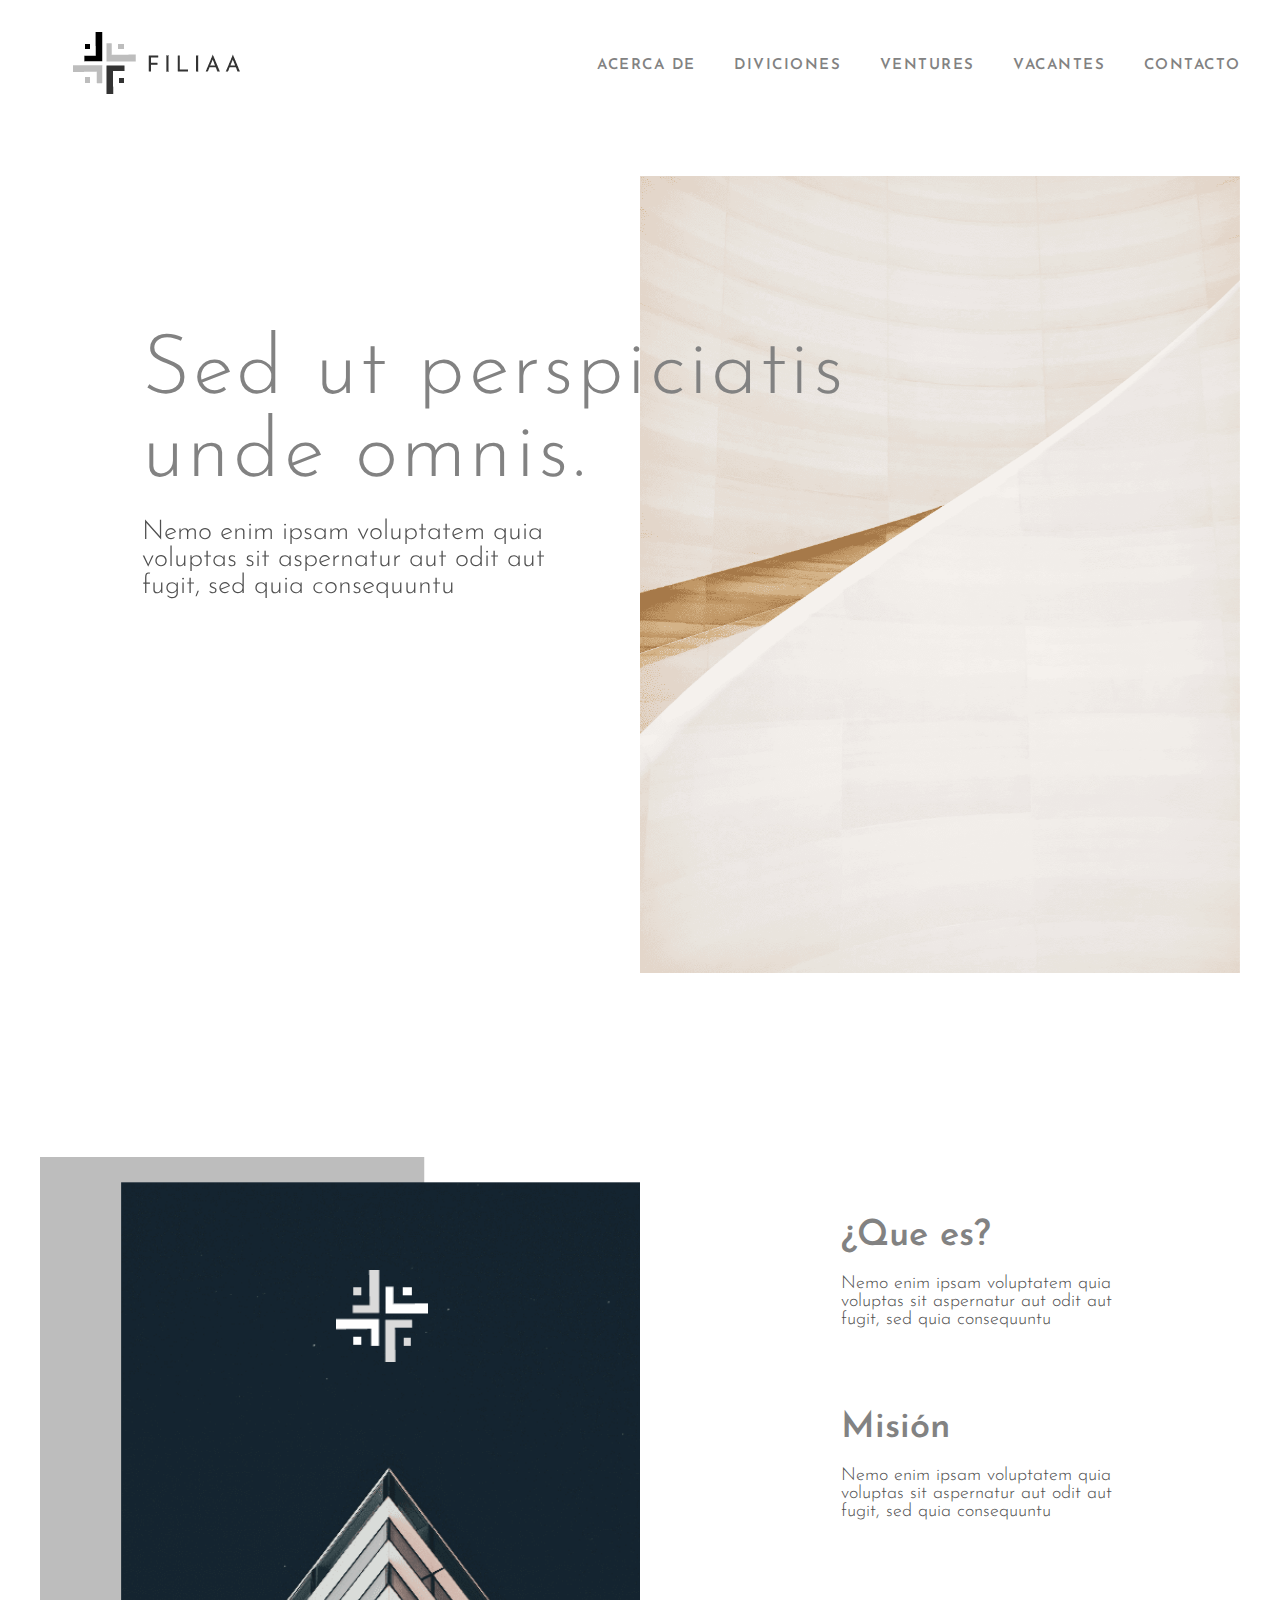
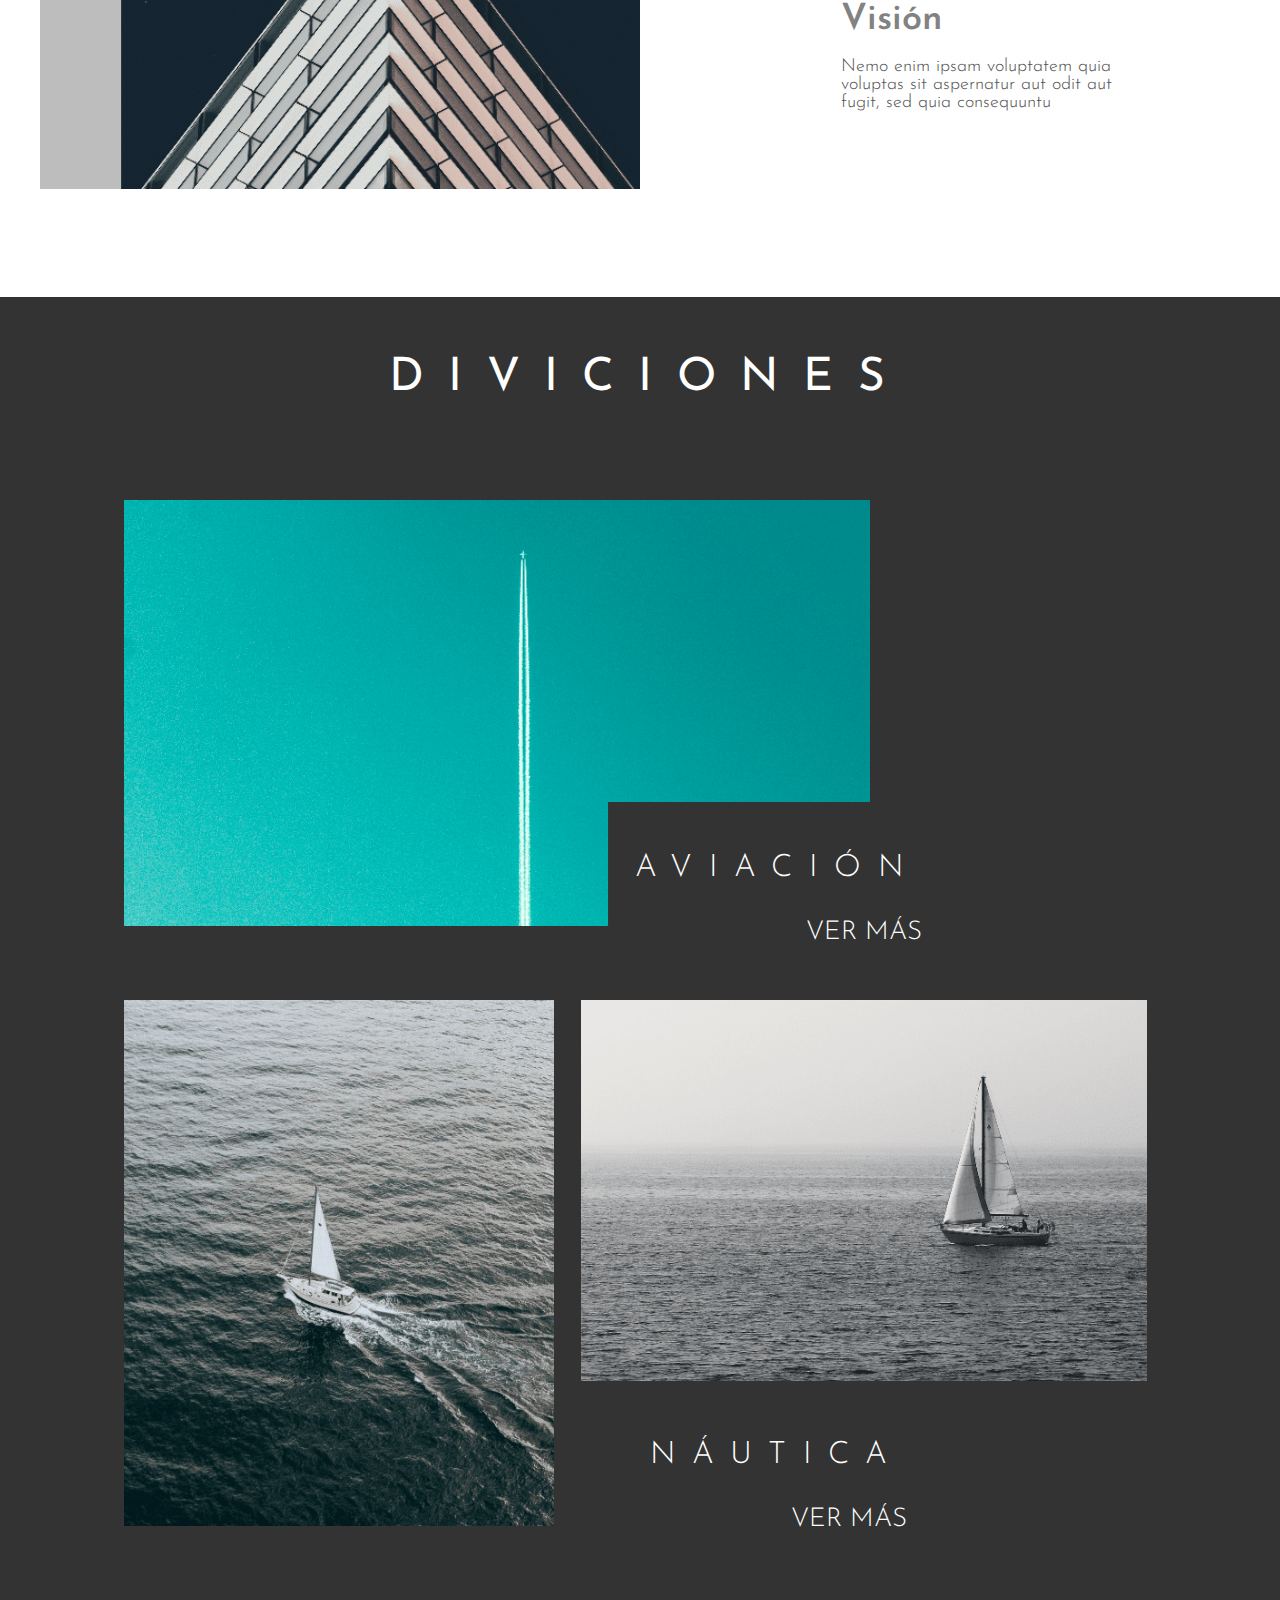
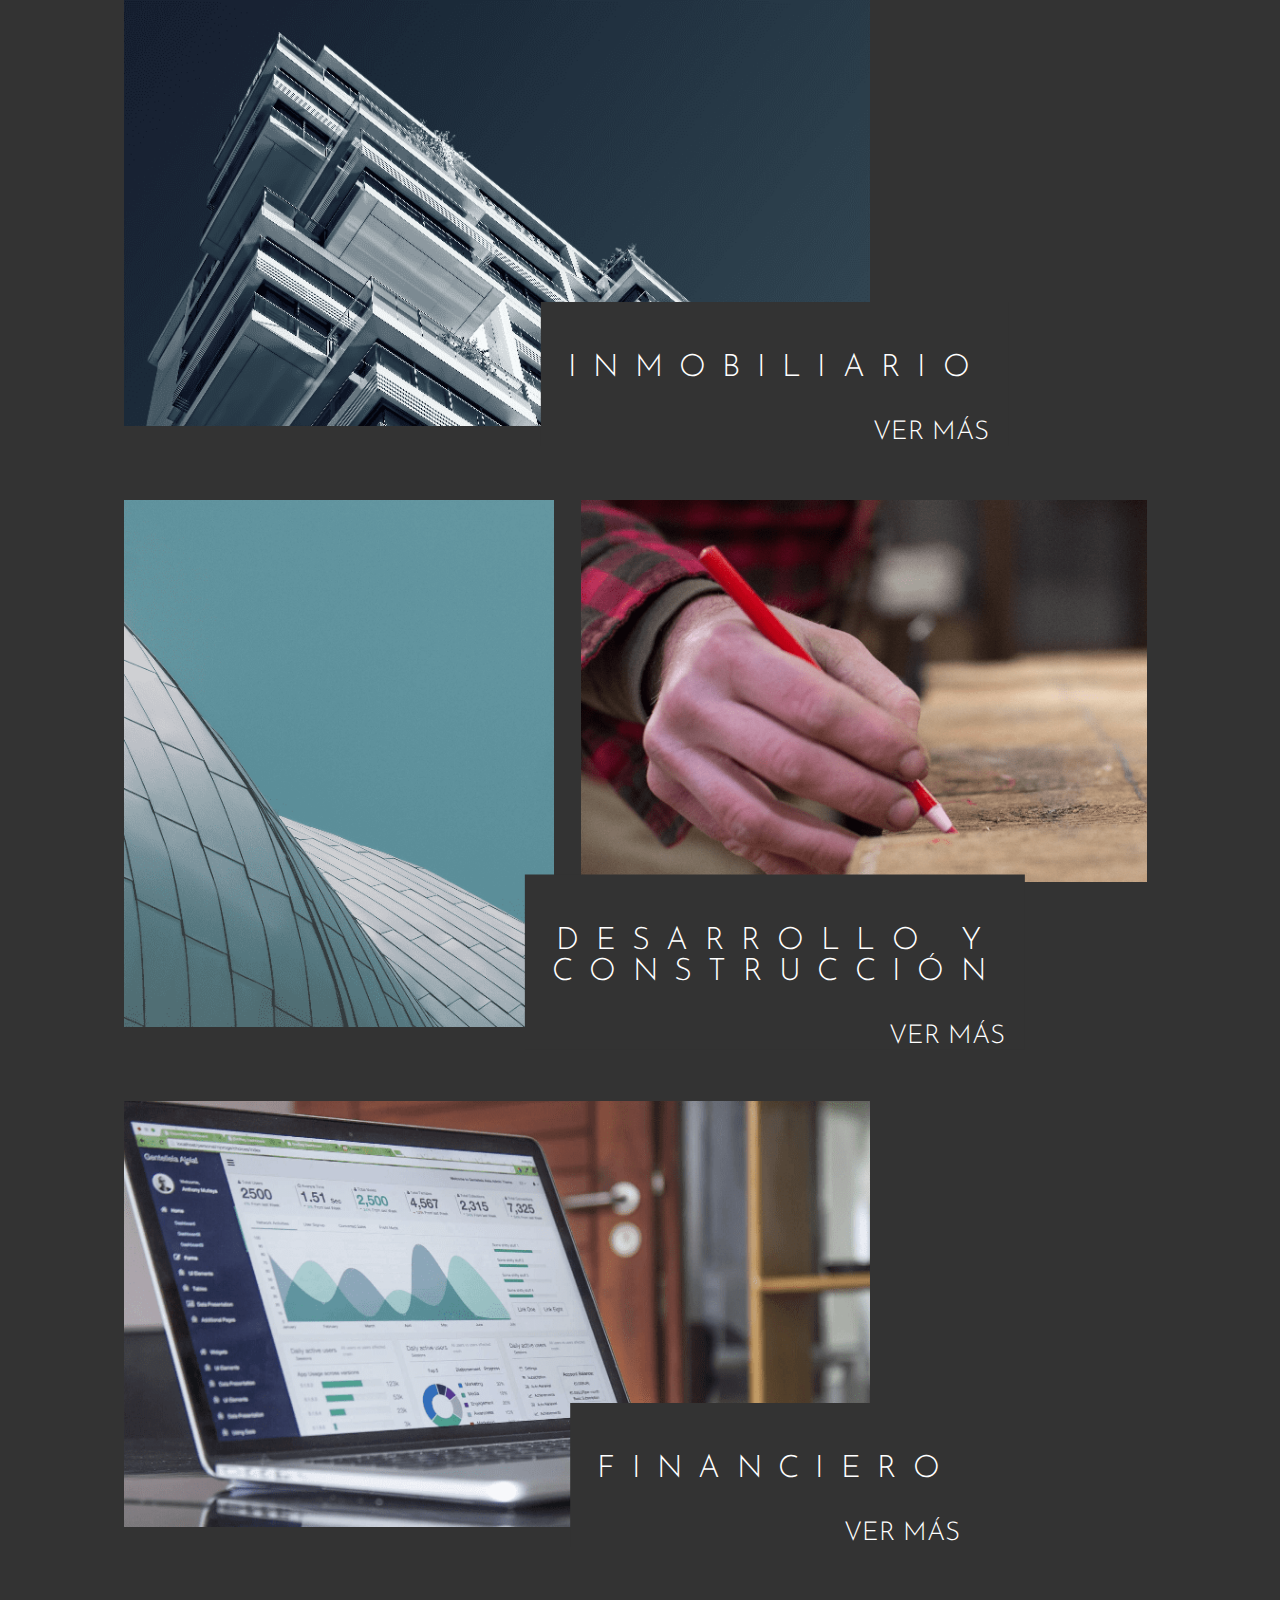
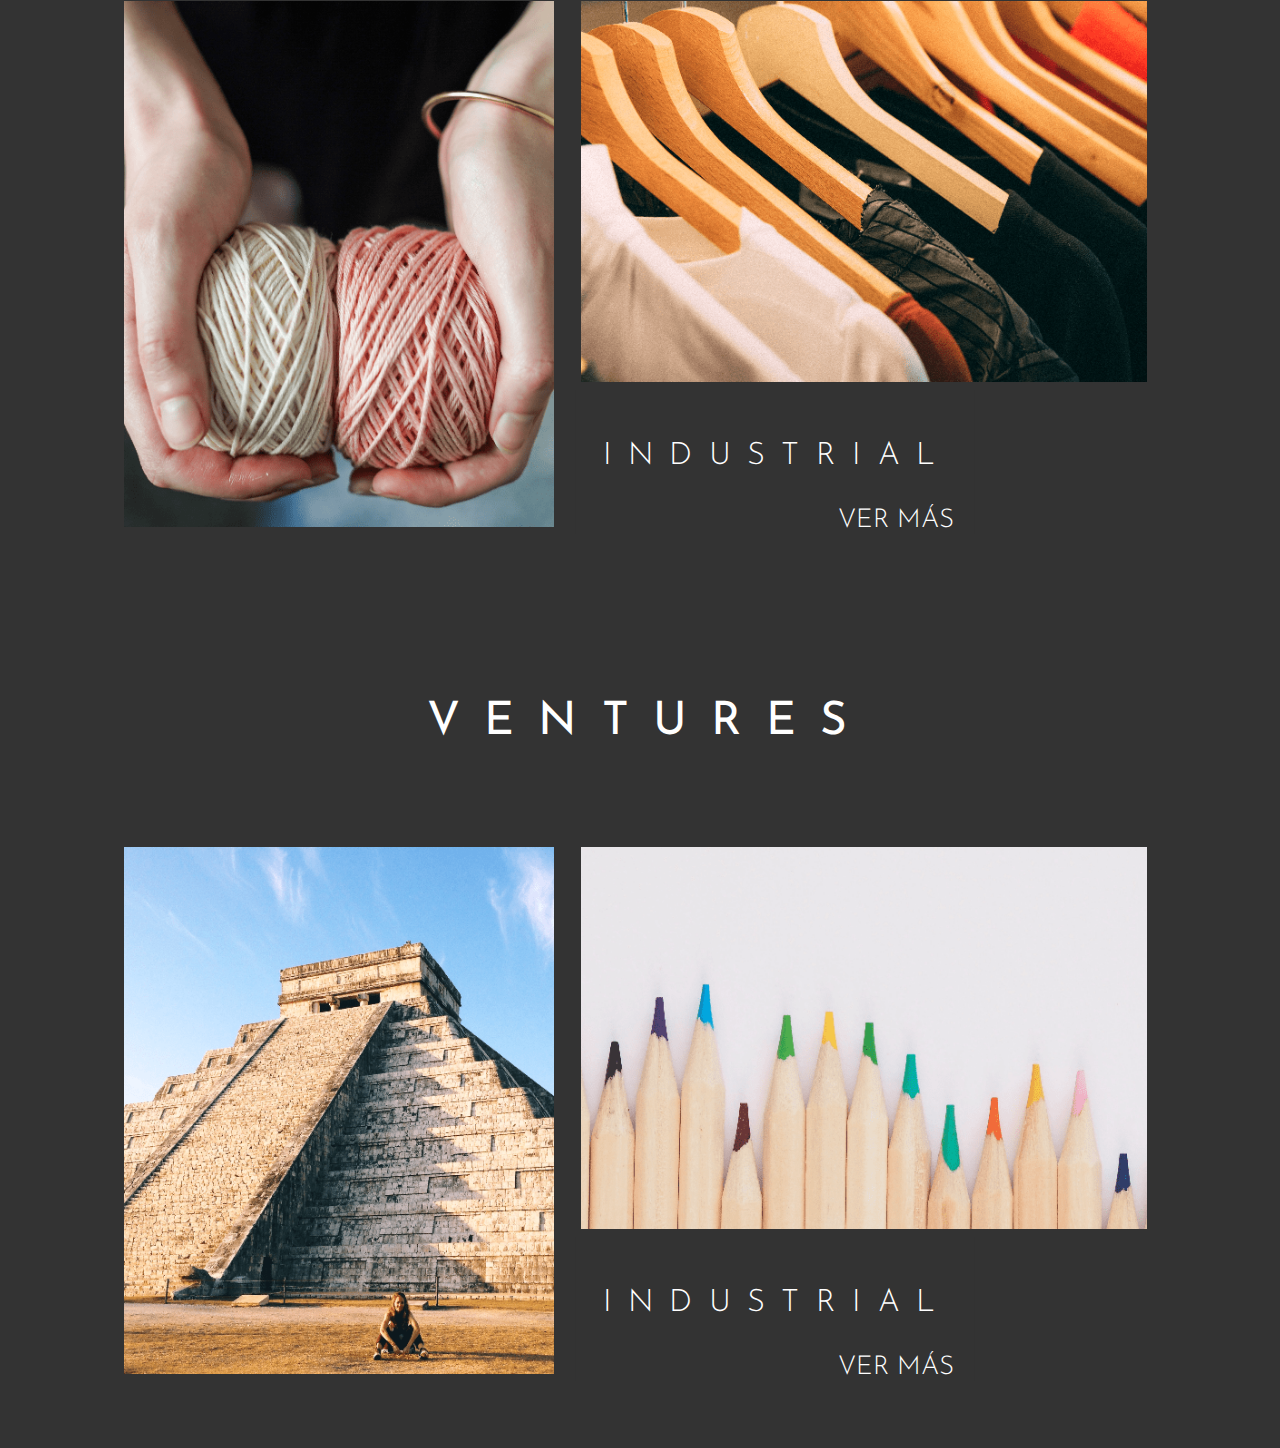
==== index.html @ 714ac46e "back" ====
<!DOCTYPE html>
<html>
	<head>
		<title>Filia</title>
		<meta charset="utf-8">
		<link rel="stylesheet" type="text/css" href="assets/css/style.css">
		<link rel="stylesheet" type="text/css" href="assets/slick/slick.css">
		<link rel="preconnect" href="https://fonts.gstatic.com">
		<link href="https://fonts.googleapis.com/css2?family=Josefin+Sans:wght@300;400;600&display=swap" rel="stylesheet">
		<link rel="stylesheet" type="text/css" href="assets/slick/slick-theme.css">
	</head>
	<body>
		<header>
			<div class="container flex">
				<figure>
					<img src="assets/img/logo.png">
				</figure>
				<nav>
					<a href="index.html"> ACERCA DE </a>
					<a href="#"> DIVICIONES </a>
					<a href="#"> VENTURES </a>
					<a href="vacantes.html"> VACANTES </a>
					<a href="contacto.html"> CONTACTO </a>
				</nav>
			</div>
		</header>
		<section class="slide-info">
			<div class="container flex">
				<div class="title-slider">
					<h1>Sed ut perspiciatis unde omnis.</h1>
					<p>Nemo enim ipsam voluptatem quia voluptas sit aspernatur aut odit aut fugit, sed quia consequuntu</p>
				</div>
				<div class="slide">
					<figure>
						<img src="assets/img/xavier-teo-qK8Gjuds14k-unsplash.png">
					</figure>
					<figure>
						<img src="assets/img/xavier-teo-qK8Gjuds14k-unsplash.png">
					</figure>
					<figure>
						<img src="assets/img/group_9.png">
					</figure>
				</div>
			</div>
		</section>
		<section class="info-page">
			<div class="container flex">
				<div class="image-piram">
					<figure>
						<img src="assets/img/group_1.png">
					</figure>
					<figure class="img_flegs">
						<img src="assets/img/group.png">
					</figure>
				</div>
				<div class="info-about">
					<h3>¿Que es?</h3>
					<p>Nemo enim ipsam voluptatem quia voluptas sit aspernatur aut odit aut fugit, sed quia consequuntu</p>

					<h3>Misión</h3>
					<p>Nemo enim ipsam voluptatem quia voluptas sit aspernatur aut odit aut fugit, sed quia consequuntu</p>

					<h3>Visión</h3>
					<p>Nemo enim ipsam voluptatem quia voluptas sit aspernatur aut odit aut fugit, sed quia consequuntu</p>
				</div>
			</div>
		</section>
		<section class="section-diviciones">
			<div class="container">
				<h2>DIVICIONES</h2>
				<div class="container-diviciones">
					<figure>
						<img src="assets/img/group_4.png">
					</figure>
					<div class="cont-vermas">
						<h3>AVIACIÓN</h3>
						<a href="#">VER MÁS</a>
					</div>
				</div>

				 <div class="container-diviciones-two">
					<figure>
						<img src="assets/img/group_6.png">
					</figure>
					<figure>
						<img src="assets/img/grupo_7.png">
					</figure>
					<div class="cont-vermas">
						<h3>NÁUTICA</h3>
						<a href="#">VER MÁS</a>
					</div>
				</div>

				<div class="container-diviciones">
					<figure>
						<img src="assets/img/group_8.png">
					</figure>
					<div class="cont-vermas">
						<h3>INMOBILIARIO</h3>
						<a href="#">VER MÁS</a>
					</div>
				</div>

				<div class="container-diviciones-two">
					<figure>
						<img src="assets/img/group_9.png">
					</figure>
					<figure>
						<img src="assets/img/group_10.png">
					</figure>
					<div class="cont-vermas">
						<h3>DESARROLLO Y CONSTRUCCIÓN</h3>
						<a href="#">VER MÁS</a>
					</div>
				</div>

				<div class="container-diviciones">
					<figure>
						<img src="assets/img/group_11.png">
					</figure>
					<div class="cont-vermas">
						<h3>FINANCIERO</h3>
						<a href="#">VER MÁS</a>
					</div>
				</div>


				<div class="container-diviciones-two">
					<figure>
						<img src="assets/img/group_12.png">
					</figure>
					<figure>
						<img src="assets/img/group_13.png">
					</figure>
					<div class="cont-vermas">
						<h3>INDUSTRIAL</h3>
						<a href="#">VER MÁS</a>
					</div>
				</div>

				<h2 class="title-ventures"> VENTURES </h2>

				<div class="container-diviciones-two">
					<figure>
						<img src="assets/img/group_14.png">
					</figure>
					<figure>
						<img src="assets/img/group_15.png">
					</figure>
					<div class="cont-vermas">
						<h3>INDUSTRIAL</h3>
						<a href="#">VER MÁS</a>
					</div>
				</div>
			</div>
		</section>

		<script type="text/javascript" src="assets/js/jquery-3.5.1.min.js"></script>
		<script type="text/javascript" src="assets/slick/slick.js"></script>
		<script type="text/javascript" src="assets/js/main.js"></script>
	</body>
</html>
---- assets/css/style.css ----
/*@import url('https://fonts.googleapis.com/css2?family=Josefin+Sans:wght@300&display=swap');
@import url('https://fonts.googleapis.com/css2?family=Josefin+Sans:wght@300;400&display=swap');
@import url('https://fonts.googleapis.com/css2?family=Josefin+Sans:wght@300;400;600&display=swap');*/

* {
	margin: 0;
	padding: 0;
	box-sizing: border-box;
}

html {
	font-family: 'Josefin Sans';
	text-rendering: optimizeLegibility;
}

h1,h2,h3,h4{
	-webkit-font-smoothing: antialiased;
    -moz-osx-font-smoothing: grayscale;
}

p, a {
	-webkit-font-smoothing: antialiased;
    -moz-osx-font-smoothing: grayscale;
}


figure img {
	width: 100%;
	height: auto;
}


.flex {
	display: flex;
}


.container {
	max-width: 1200px;
	margin: auto;
}

header {
	padding-top: 32px;
	padding-left: 65px;
	margin-bottom: 78px;
}

header .flex {
	justify-content: space-between;
    align-items: center;
}

header nav a {
	margin-right: 32px;
	color: #828282;
	/*font-family: "Josefin Sans Semibold";*/
	font-weight: 600;
	font-size: 15px;
	letter-spacing: 1.5px;
	line-height: 15px;
	text-decoration: none;
}


.slide-info {
	margin-bottom: 180px;
}

.slide-info .container {
	justify-content: flex-end;
	position: relative;
}

.slide-info .container .title-slider {
	width: 61%;
	height: auto;
	position: absolute;
	top: 36%;
    left: 39%;
    transform: translate(-50%, -50%);
    z-index: 1;
}


.slide-info .container .title-slider h1 {
	color: #828282;
	/*font-family: "Josefin Sans Light";*/
	font-weight: 300;
	font-size: 83px;
	letter-spacing: 3.2px;
	line-height: 83px;
	margin-bottom: 22px;
}


.slide-info .container .title-slider p {
	color: #4F4F4F;
  	/*font-family: "Josefin Sans";*/
  	font-weight: 300;
  	font-size: 27px;
  	line-height: 27px;
  	padding-right: 270px;
}


.slide-info .container .slide {
	width: 50%;
	height: auto;
}

.info-page {
	margin-bottom: 104px;
}

.info-page .container .image-piram {
	width: 50%;
	position: relative;
}

.info-page .container .image-piram .img_flegs {
	width: 92px;
	height: 92px;
	position: absolute;
	top: 25%;
	left: 57%;
	transform: translate(-50%, -50%);
}

.info-page .container .info-about {
	width: 50%;
    display: flex;
    flex-direction: column;
    align-items: flex-start;
    justify-content: space-around;
    padding-left: 201px;
	padding-top: 60px;
}

.info-page .container .info-about h3 {
	color: #828282;
	  /*font-family: "Josefin Sans SemiBold";*/
	  font-weight: 600;
	  font-size: 36px;
	  line-height: 36px;
	  margin-bottom: 20px;
}

.info-page .container .info-about p {
	color: #4F4F4F;
  	font-weight: 300;
  	font-size: 18px;
  	line-height: 18px;
  	padding-right: 86px;
  	margin-bottom: 80px;
}


.section-diviciones {
	background-color: #333;
}

.section-diviciones .container {
	background-color: #333;
	padding-left: 84px;
    padding-right: 66px;
    padding-top: 62px;
    overflow: hidden;
}

.section-diviciones .container h2 {
	color: #FFF;
	/*font-family: "Josefin Sans SemiBold";*/
	font-weight: 400;
	font-size: 46px;
	letter-spacing: 24.28px;
	line-height: 39px;
	text-align: center;
	margin-bottom: 102px;
}

.section-diviciones .container h2.title-ventures {
	margin-top: 172px;
	margin-bottom: 105px;

}

.section-diviciones .container .container-diviciones {
	position: relative;
	margin-bottom: 70px;
}

.section-diviciones .container .container-diviciones figure {
	width: 71%;
	height: auto;
}

.section-diviciones .container .container-diviciones-two .cont-vermas h3,
.section-diviciones .container .container-diviciones .cont-vermas h3 {
	color: #FFF;
	/*font-family: "Josefin Sans";*/
	font-weight: 300;
	font-size: 31px;
	letter-spacing: 16.36px;
	line-height: 31px;
	text-align: center;
}

.section-diviciones .container .container-diviciones-two .cont-vermas a,
.section-diviciones .container .container-diviciones .cont-vermas a {
	color: #FFF;
	/*font-family: "Josefin Sans";*/
	font-weight: 300;
	font-size: 26px;
	line-height: 26px;
	text-align: center;
	text-decoration: none;
	position: absolute;
	bottom: 0;
	right: 20px;
}

.section-diviciones .container .container-diviciones-two .cont-vermas,
.section-diviciones .container .container-diviciones .cont-vermas {
	background-color: #333;
	position: absolute;
	top: 87%;
	left: 62%;
	transform: translate(-50%, -50%);
	padding: 51px 23px 62px 27px;
}


.section-diviciones .container .container-diviciones-two {
	position: relative;
	display: flex;
	margin-bottom: 70px;
}

.section-diviciones .container .container-diviciones-two figure {
	margin-right: 27px;
}




/* CSS DIVISIONES */



.slide-info-diviciones {
	margin-bottom: 180px;
}

.slide-info-diviciones .container {
	justify-content: flex-end;
	position: relative;
}

.slide-info-diviciones .container .divicion-slider {
	width: 61%;
	height: auto;
	position: absolute;
	top: 50%;
    left: 39%;
    transform: translate(-50%, -50%);
    z-index: 1;
}


.slide-info-diviciones .container .divicion-slider h1 {
	color: #4F4F4F;
	/*font-family: "Josefin Sans";*/
	font-weight: 300;
	font-size: 81px;
	letter-spacing: 42.75px;
	line-height: 81px;
	margin-bottom: 50px;
}


.slide-info-diviciones .container .divicion-slider p {
	color: #4F4F4F;
  	/*font-family: "Josefin Sans";*/
  	font-weight: 300;
  	font-size: 27px;
  	line-height: 27px;
  	padding-right: 270px;
}


.slide-info-diviciones .container .slide {
	width: 50%;
	height: auto;
}


.background-boats {
	background-image: url('../img/1595342318.png');
	background-repeat: no-repeat;
	background-position: 67% 60%;
	background-size: 116% 172%;
}

.background-tech {
	background-image: url('../img/tech.png');
	background-repeat: no-repeat;
	background-position: 69% 22%;
	background-size: 231% 182%;
}


.background-alpha {
	background-image: url('../img/Alpha-Alfresco-125-.png');
	background-repeat: no-repeat;
	background-position: 43% 46%;
	background-size: 117% 172%;
}


.background-venture {
	background-image: url('../img/venture.png');
	background-repeat: no-repeat;
}

.background-marcas-espejo,
.background-marcas {
	min-height: 494px;
	/*margin-bottom: 200px;*/
	display: flex;
	align-items: center;
	position: relative;
	justify-content: space-around;
}

.background-marcas-espejo::before,
.background-marcas::before {
	content: '';
	position: absolute;
	top: 0;
	left: 0;
	width: 100%;
	height: 100%;
	background: rgba(0,0,0,0.41);
}

.background-marcas-espejo .info-marcas,
.background-marcas-espejo figure,
.background-marcas .info-marcas,
.background-marcas figure {
	z-index: 1;
}


.background-marcas .info-marcas {
	width: 50%;
	padding-left: 132px;
}

.background-marcas-espejo .info-marcas {
	width: 50%;
	padding-left: 35px;
	padding-right: 100px;
}

.background-marcas-espejo .info-marcas .description,
.background-marcas .info-marcas .description {
	color: #FFF;
	/*font-family: "Josefin Sans";*/
	font-weight: 300;
	font-size: 27px;
	line-height: 27px;
	line-height: 27px;
	margin-bottom: 32px;
}

.background-marcas-espejo .info-marcas .vermas-marca,
.background-marcas .info-marcas .vermas-marca {
	color: #FFF;
	/*font-family: "Josefin Sans";*/
	font-weight: 300;
	font-size: 31px;
	letter-spacing: 16.36px;
	line-height: 31px;
	text-decoration: none;
}



/* CSS VACANTES */


.vacantes .container h2 {
	color: #333;
	/*font-family: "Josefin Sans Light";*/
	font-weight: 300;
	font-size: 44px;
	line-height: 44px;
	margin-bottom: 150px;
	display: inline-block;
}

.vacantes .arrow-down {
	width: 50px;
	height: 32px;
	display: inline-block;
	background-image: url('../img/arrow.png');
	background-repeat: no-repeat;
	background-position: center;
	background-size: contain;
}

.container-vacantes {
	display: flex;
	flex-wrap: wrap;
	justify-content: space-between;
}

.vacantes .container-vacantes .box-vacante {
	height: 587px;
	width: 326.15px;
	border-radius: 47px;
	background-color: #FFF;
	box-shadow: -5px 8px 12px 0 rgba(0,0,0,0.22);
	overflow: hidden;
	margin-bottom: 90px;
}

.vacantes .container-vacantes .box-vacante  .background-vacante {
	background-image: url('../img/vacante-lop.png');
	background-repeat: no-repeat;
	background-position: center;
	background-size: cover;
	height: 235px;
}

.vacantes .container-vacantes .box-vacante .info-vacante {
	padding-top: 67px;
	padding-left: 50px;
	padding-right: 50px;
}

.vacantes .container-vacantes .box-vacante .info-vacante h3 {
	color: #666;
	font-family: Montserrat;
	font-size: 25px;
	font-weight: 700;
	line-height: 30px;
	text-align: center;
	margin-bottom: 34px;
}

.vacantes .container-vacantes .box-vacante .info-vacante p {
	color: #666;
  	font-family: Montserrat;
  	font-size: 16px;
  	line-height: 20px;
  	text-align: center;
  	margin-bottom: 80px;
}


.vacantes .container-vacantes .box-vacante .info-vacante button {
	height: 35.77px;
	width: 153.9px;
	border-radius: 47px;
	background-color: #0D47A1;
	box-shadow: -5px 8px 12px 0 rgba(0,0,0,0.22);

	color: #FFF;
	font-family: Montserrat;
	font-size: 13px;
	letter-spacing: 6.11px;
	line-height: 16px;
	text-align: center;
	display: block;
	margin: 0 auto;
	border: none;
}





/* CSS CONTACTO */


.contacto {
	margin-top: 220px;
	margin-bottom: 180px;
}

.contacto .container {
	justify-content: flex-end;
	position: relative;
	padding-right: 82px;
}

.contacto .container .info-contacto {
	width: 61%;
	height: auto;
	position: absolute;
	top: 54%;
	left: 33%;
	transform: translate(-50%, -50%);
	z-index: 1;
}


.contacto .container .info-contacto h1 {
	color: #4F4F4F;
	/*font-family: "Josefin Sans";*/
	font-weight: 300;
	font-size: 74px;
	letter-spacing: 39.06px;
	line-height: 74px;
	margin-bottom: 50px;
}


.contacto .container .info-contacto p {
	color: #4F4F4F;
  	/*font-family: "Josefin Sans";*/
  	font-weight: 300;
  	font-size: 27px;
  	line-height: 27px;
  	padding-right: 270px;
}


.contacto .container .logo-contacto {
	width: 21%;
	height: auto;
}

.formulario {
	background: #fff;
	padding: 50px 35px;
}

.formulario h3 {
	color: #333;
	font-family: Montserrat;
	font-size: 36px;
	font-weight: 700;
	letter-spacing: -1px;
	line-height: 50px;
	margin-bottom: 25px;
}

.formulario form input {
	height: 46px;
	width: 510px;
	border-radius: 3px;
	border: 1px solid #EEE;
	box-sizing: border-box;
	outline: none;
	font-size: 14px;
	margin-bottom: 25px;
	display: block;
	padding-top: 10px;
	padding-left: 10px;
}

.formulario form input::placeholder {
	color: #B1B1B1;
	font-size: 14px;
	line-height: 22px;
}


.formulario form textarea {
	box-sizing: border-box;
	height: 180px;
	width: 510px;
	border-radius: 3px;
	border: 1px solid #EEE;
	outline: none;
	font-size: 14px;
	margin-bottom: 12px;
}


.formulario form textarea::placeholder {
	color: #B1B1B1;
	font-size: 14px;
	line-height: 22px;
}



.formulario form button {
	height: 36px;
  	width: 165px;
  	background-color: #0D47A1;
  	border-radius: 20px;
  	border: none;
	color: #FFF;
	font-family: Montserrat;
	font-size: 12px;
	font-weight: 700;
	letter-spacing: 2.4px;
	line-height: 14px;
	text-align: center;
	outline: none;
	display: block;
}

.ubicacion-contacto {
	margin-bottom: 50px;
}


.ubicacion-contacto .container {
	background-image: url('../img/map_bg.png');
	background-repeat: no-repeat;
	justify-content: center;
	padding-top: 50px;
	padding-bottom: 50px;
}

#map {
	background-image: url('../img/bg-01.jpg');
	background-repeat: no-repeat;
	width: 46%;
	position: relative;
	display: flex;
	flex-direction: column;
	justify-content: center;
	padding-left: 115px;
}

#map::before {
	content: '';
	position: absolute;
	top: 0;
	left: 0;
	width: 100%;
	height: 100%;
	background: rgba(0,0,0,0.70);
}


#map div {
	z-index: 1;
	margin-bottom: 50px;
}

#map div h3 {
	font-family: Poppins;
    font-size: 18px;
    line-height: 1.2;
    color: #fff;
    margin-bottom: 15px;
}


#map div.address p {
	font-family: Poppins;
	font-size: 15px;
	line-height: 1.6;
	color: #999;
}

#map div.talk p,
#map div.support p {
	font-family: Poppins;
	font-size: 15px;
	line-height: 1.6;
	color: #00ad5f;
}
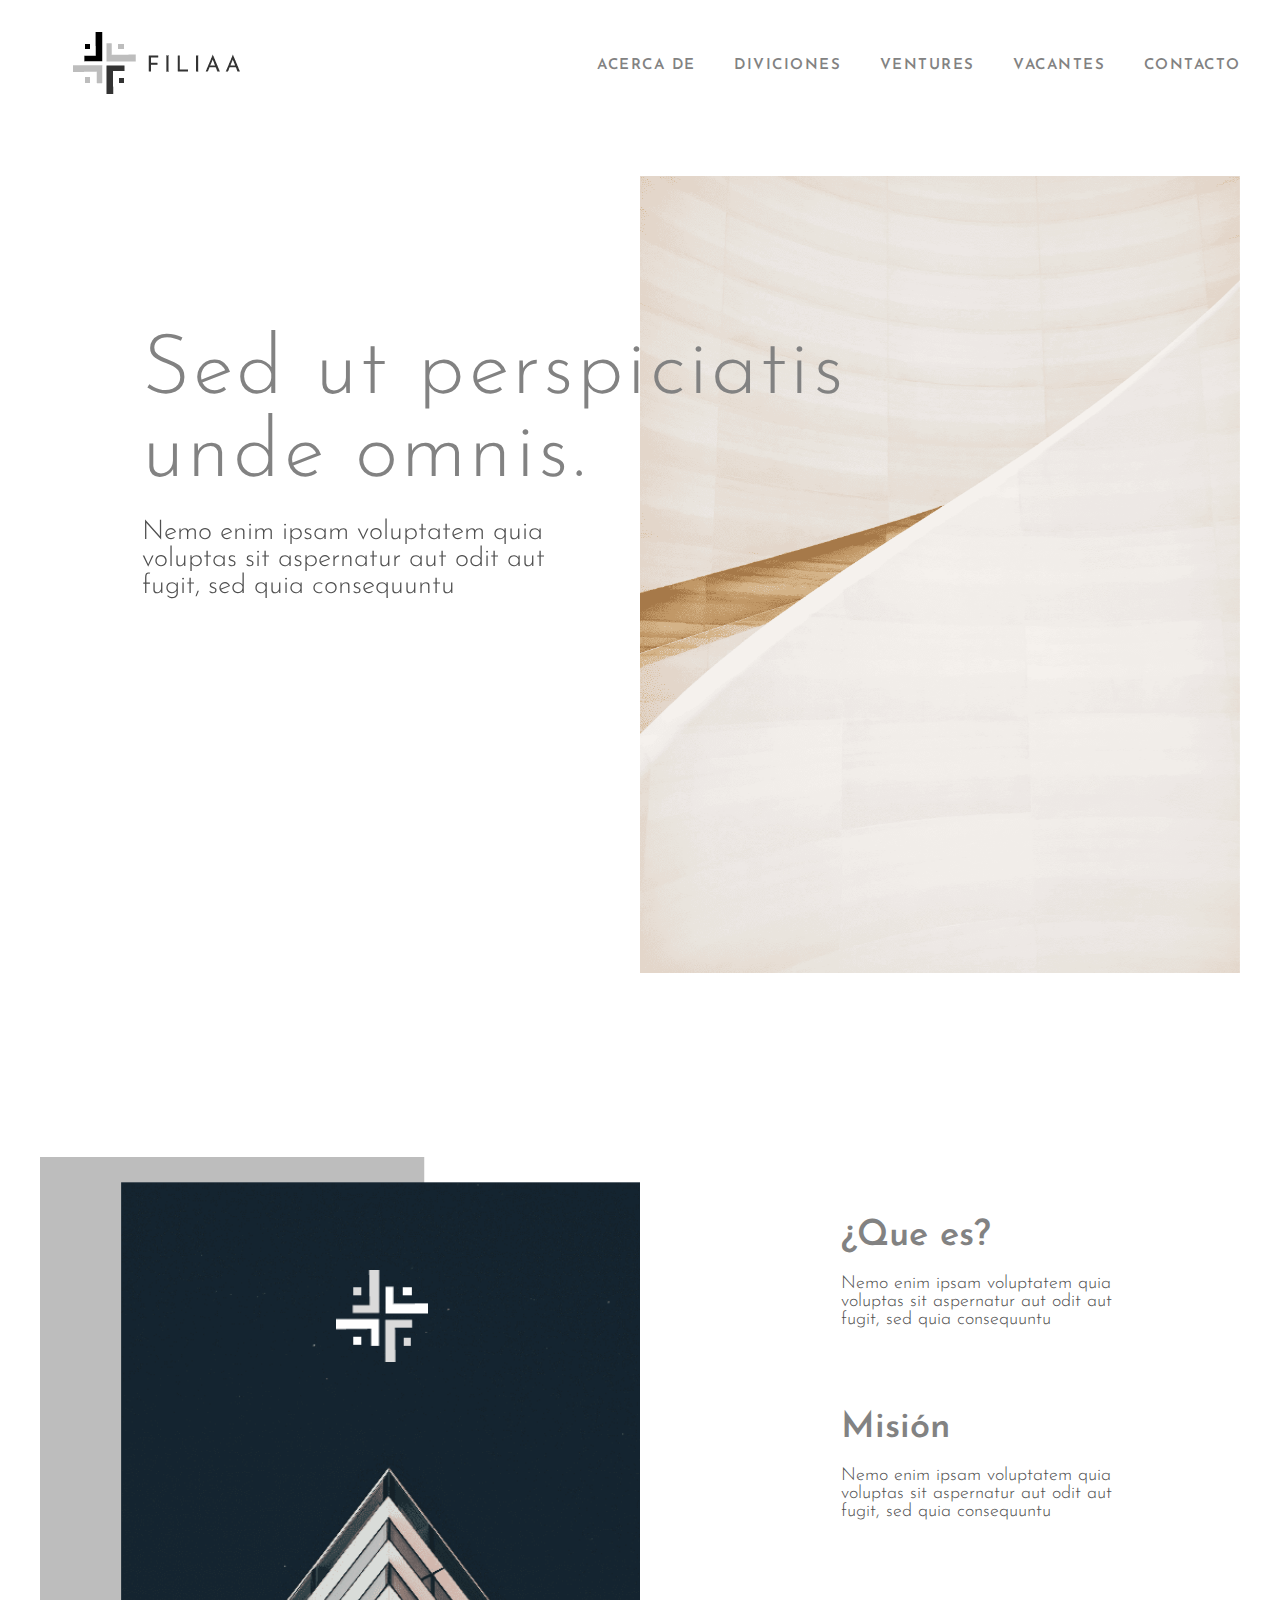
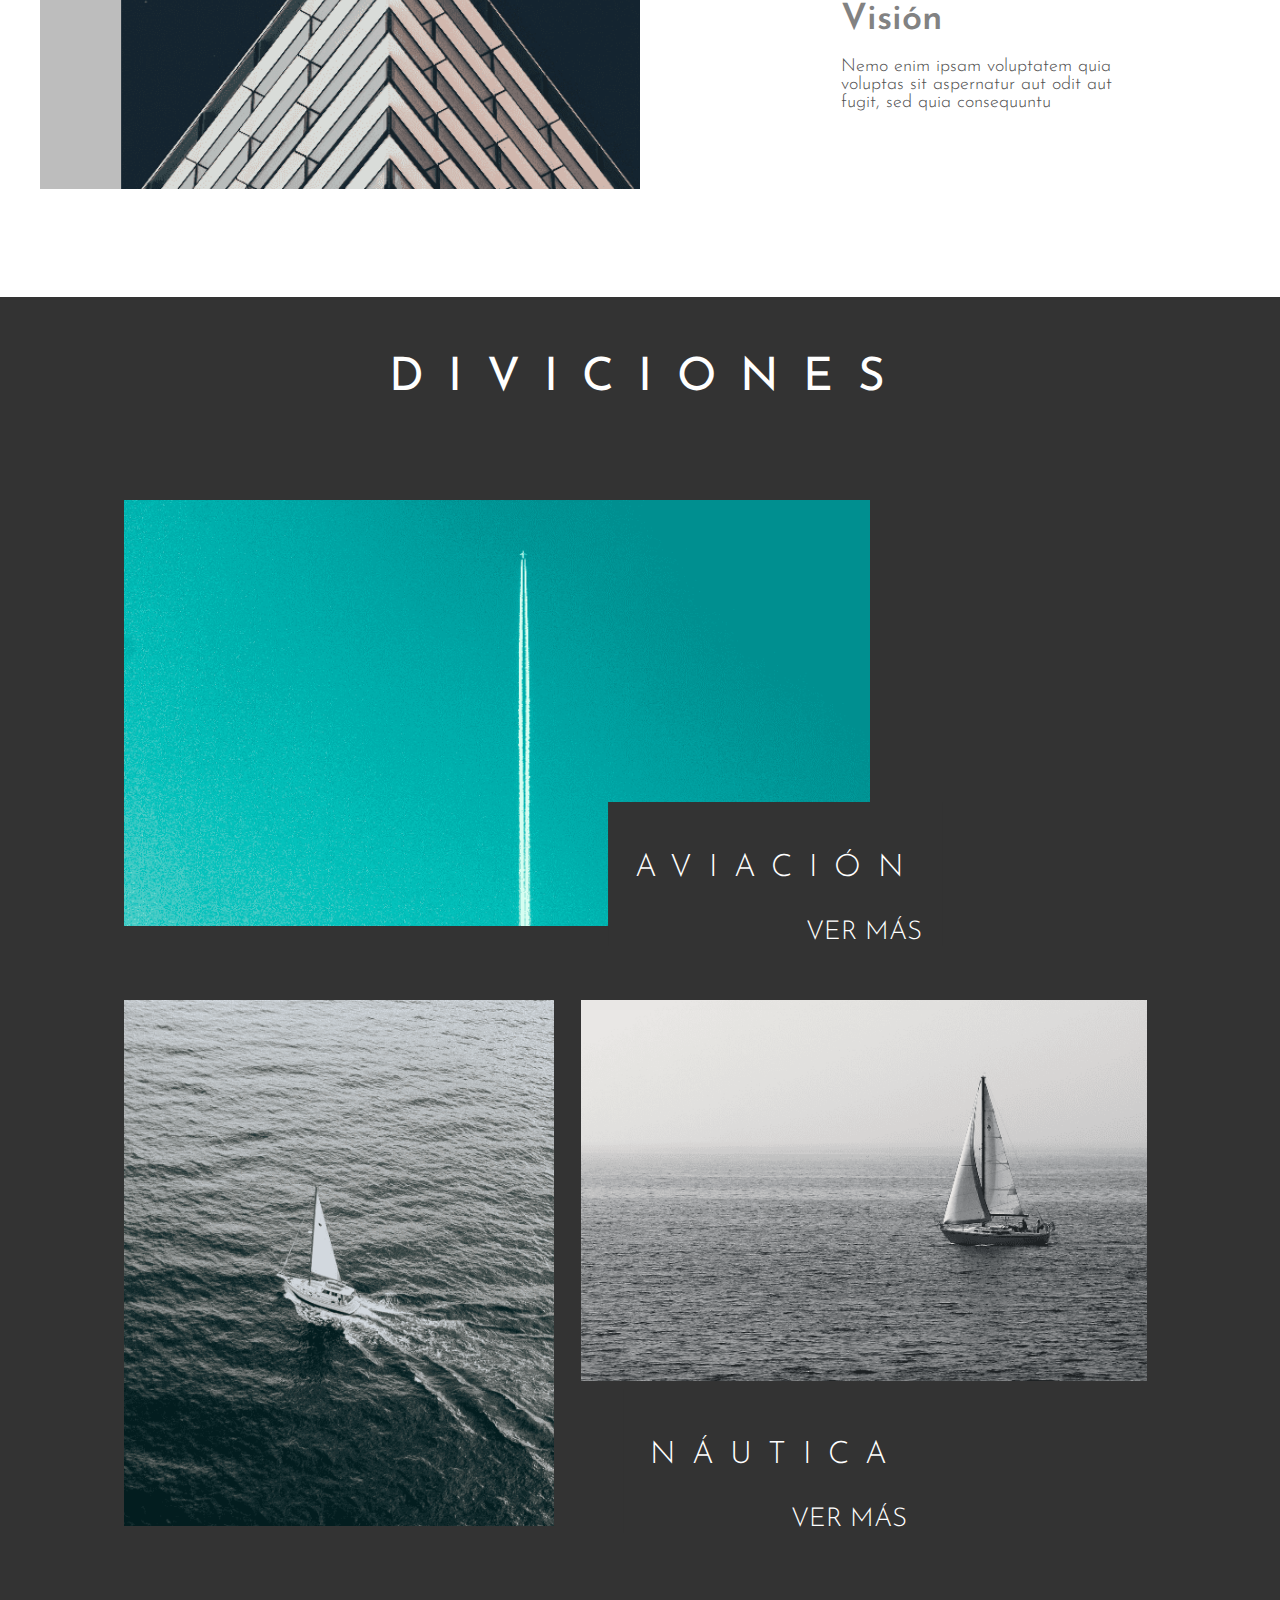
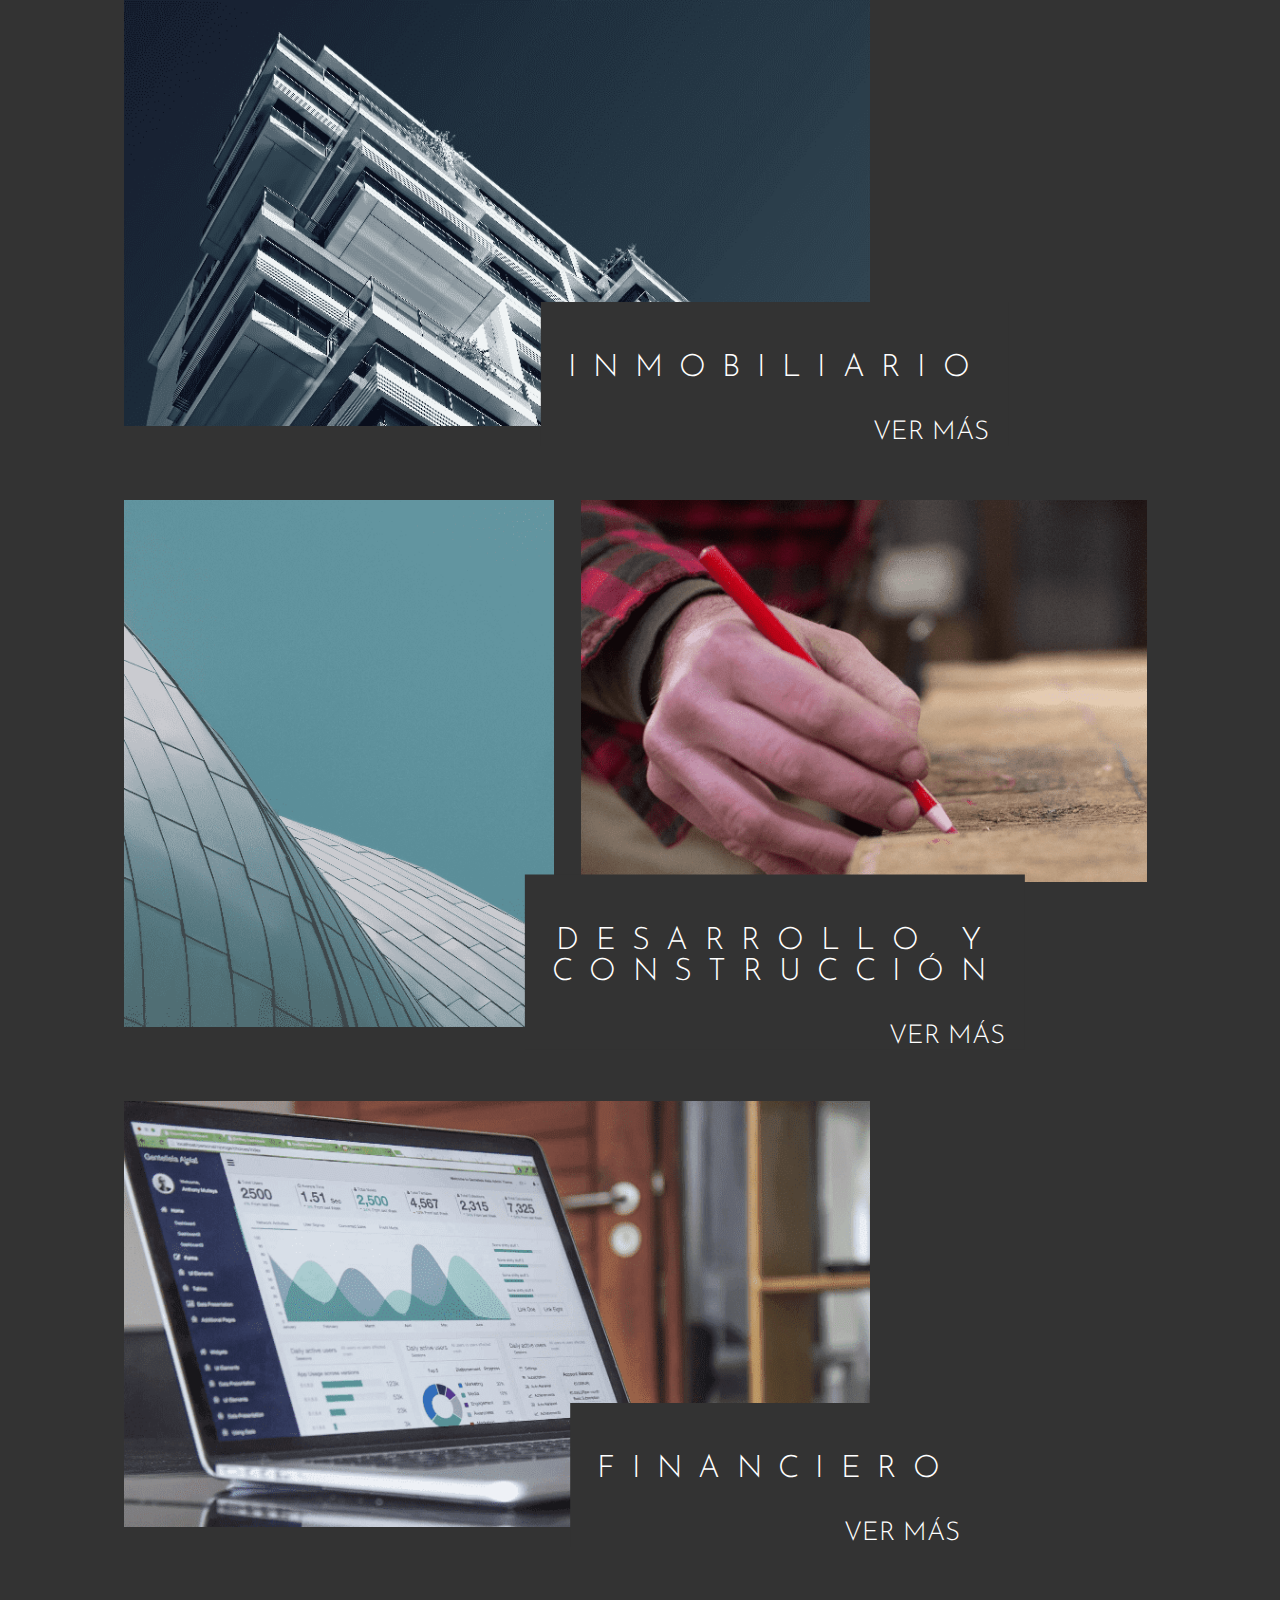
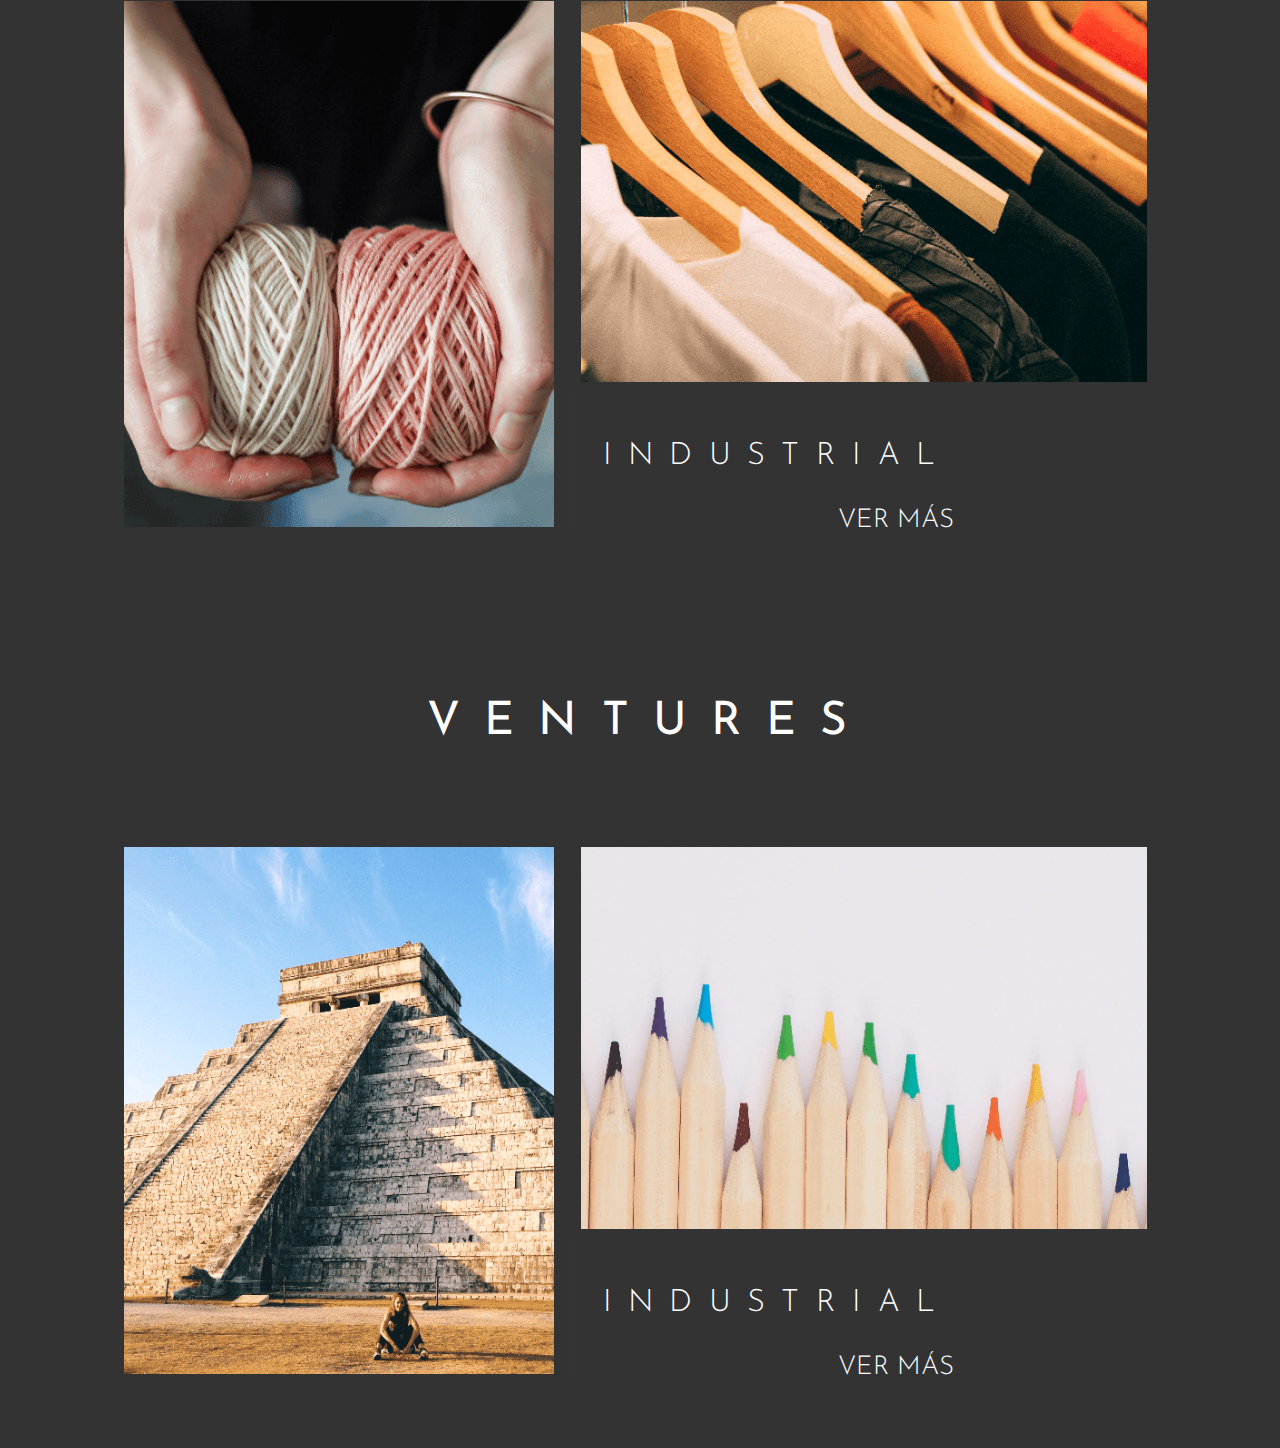
==== commit 31ae24e1: "responsive" ====
--- a/index.html
+++ b/index.html
@@ -8,17 +8,21 @@
 		<link rel="preconnect" href="https://fonts.gstatic.com">
 		<link href="https://fonts.googleapis.com/css2?family=Josefin+Sans:wght@300;400;600&display=swap" rel="stylesheet">
 		<link rel="stylesheet" type="text/css" href="assets/slick/slick-theme.css">
+		<meta name="description" content="Filia description">   
+		<meta name="viewport" content="width=device-width, initial-scale=1">
 	</head>
 	<body>
 		<header>
 			<div class="container flex">
-				<figure>
-					<img src="assets/img/logo.png">
-				</figure>
+				<a href="index.html">
+					<figure>
+						<img src="assets/img/logo.png">
+					</figure>
+				</a>
 				<nav>
 					<a href="index.html"> ACERCA DE </a>
-					<a href="#"> DIVICIONES </a>
-					<a href="#"> VENTURES </a>
+					<a href="#diviciones"> DIVICIONES </a>
+					<a href="#ventures"> VENTURES </a>
 					<a href="vacantes.html"> VACANTES </a>
 					<a href="contacto.html"> CONTACTO </a>
 				</nav>
@@ -65,7 +69,7 @@
 				</div>
 			</div>
 		</section>
-		<section class="section-diviciones">
+		<section class="section-diviciones" id="diviciones">
 			<div class="container">
 				<h2>DIVICIONES</h2>
 				<div class="container-diviciones">
@@ -74,7 +78,7 @@
 					</figure>
 					<div class="cont-vermas">
 						<h3>AVIACIÓN</h3>
-						<a href="#">VER MÁS</a>
+						<a href="nautica.html">VER MÁS</a>
 					</div>
 				</div>
 
@@ -87,7 +91,7 @@
 					</figure>
 					<div class="cont-vermas">
 						<h3>NÁUTICA</h3>
-						<a href="#">VER MÁS</a>
+						<a href="nautica.html">VER MÁS</a>
 					</div>
 				</div>
 
@@ -97,7 +101,7 @@
 					</figure>
 					<div class="cont-vermas">
 						<h3>INMOBILIARIO</h3>
-						<a href="#">VER MÁS</a>
+						<a href="nautica.html">VER MÁS</a>
 					</div>
 				</div>
 
@@ -110,7 +114,7 @@
 					</figure>
 					<div class="cont-vermas">
 						<h3>DESARROLLO Y CONSTRUCCIÓN</h3>
-						<a href="#">VER MÁS</a>
+						<a href="nautica.html">VER MÁS</a>
 					</div>
 				</div>
 
@@ -120,7 +124,7 @@
 					</figure>
 					<div class="cont-vermas">
 						<h3>FINANCIERO</h3>
-						<a href="#">VER MÁS</a>
+						<a href="nautica.html">VER MÁS</a>
 					</div>
 				</div>
 
@@ -134,13 +138,13 @@
 					</figure>
 					<div class="cont-vermas">
 						<h3>INDUSTRIAL</h3>
-						<a href="#">VER MÁS</a>
+						<a href="nautica.html">VER MÁS</a>
 					</div>
 				</div>
 
 				<h2 class="title-ventures"> VENTURES </h2>
 
-				<div class="container-diviciones-two">
+				<div class="container-diviciones-two" id="ventures">
 					<figure>
 						<img src="assets/img/group_14.png">
 					</figure>
--- a/assets/css/style.css
+++ b/assets/css/style.css
@@ -12,6 +12,7 @@
 html {
 	font-family: 'Josefin Sans';
 	text-rendering: optimizeLegibility;
+	scroll-behavior: smooth;
 }
 
 h1,h2,h3,h4{
@@ -88,7 +89,7 @@
 	color: #828282;
 	/*font-family: "Josefin Sans Light";*/
 	font-weight: 300;
-	font-size: 83px;
+	font-size: 5.1875rem;
 	letter-spacing: 3.2px;
 	line-height: 83px;
 	margin-bottom: 22px;
@@ -297,31 +298,31 @@
 
 
 .background-boats {
-	background-image: url('../img/1595342318.png');
+	/*background-image: url('../img/1595342318.png');
 	background-repeat: no-repeat;
 	background-position: 67% 60%;
-	background-size: 116% 172%;
+	background-size: 116% 172%;*/
 }
 
 .background-tech {
-	background-image: url('../img/tech.png');
+	/*background-image: url('../img/tech.png');
 	background-repeat: no-repeat;
 	background-position: 69% 22%;
-	background-size: 231% 182%;
+	background-size: 231% 182%;*/
 }
 
 
 .background-alpha {
-	background-image: url('../img/Alpha-Alfresco-125-.png');
+	/*background-image: url('../img/Alpha-Alfresco-125-.png');
 	background-repeat: no-repeat;
 	background-position: 43% 46%;
-	background-size: 117% 172%;
+	background-size: 117% 172%;*/
 }
 
 
 .background-venture {
-	background-image: url('../img/venture.png');
-	background-repeat: no-repeat;
+	/*background-image: url('../img/venture.png');
+	background-repeat: no-repeat;*/
 }
 
 .background-marcas-espejo,
@@ -332,9 +333,38 @@
 	align-items: center;
 	position: relative;
 	justify-content: space-around;
-}
-
-.background-marcas-espejo::before,
+	margin-bottom: 150px;
+}
+
+.background-marcas-espejo > figure,
+.background-marcas > figure {
+	position: relative;
+}
+
+.background-marcas > figure::after {
+	content: '';
+    position: absolute;
+    top: -15px;
+    left: -53px;
+    width: 70%;
+    height: 102%;
+    background: #000080;
+    z-index: -1;
+}
+
+.background-marcas-espejo > figure::after,
+.background-marcas > figure::after {
+	content: '';
+    position: absolute;
+    top: -15px;
+    left: -53px;
+    width: 70%;
+    height: 102%;
+    background: #000080;
+    z-index: -1;
+}
+
+/*.background-marcas-espejo::before,
 .background-marcas::before {
 	content: '';
 	position: absolute;
@@ -343,6 +373,28 @@
 	width: 100%;
 	height: 100%;
 	background: rgba(0,0,0,0.41);
+}*/
+
+.background-marcas .info-marcas figure {
+	width: 30%;
+    margin: 0 auto;
+    margin-bottom: 0px;
+    margin-bottom: 50px;
+}
+
+.background-marcas-espejo .info-marcas figure {
+	margin: 0 auto;
+	margin-bottom: 50px;
+    width: 60%;
+}
+
+
+.background-marcas .info-marcas figure img {
+	filter: invert(1) sepia(4) hue-rotate(50deg) saturate(10%);
+}
+
+.background-marcas-espejo .info-marcas figure img {
+	filter: invert(1) sepia(4) hue-rotate(50deg) saturate(10%);
 }
 
 .background-marcas-espejo .info-marcas,
@@ -355,7 +407,7 @@
 
 .background-marcas .info-marcas {
 	width: 50%;
-	padding-left: 132px;
+	text-align: center;
 }
 
 .background-marcas-espejo .info-marcas {
@@ -364,26 +416,42 @@
 	padding-right: 100px;
 }
 
-.background-marcas-espejo .info-marcas .description,
-.background-marcas .info-marcas .description {
-	color: #FFF;
+.background-marcas-espejo .info-marcas .description {
+	color: #000;
 	/*font-family: "Josefin Sans";*/
 	font-weight: 300;
 	font-size: 27px;
 	line-height: 27px;
+    margin-bottom: 106px;
+    text-align: left;
+    padding-left: 33px;
+}
+
+
+.background-marcas .info-marcas .description {
+	color: #000;
+	/*font-family: "Josefin Sans";*/
+	font-weight: 300;
+	font-size: 27px;
 	line-height: 27px;
-	margin-bottom: 32px;
-}
+    margin-bottom: 106px;
+    padding-right: 80px;
+    text-align: left;
+    padding-left: 90px;
+}
+
 
 .background-marcas-espejo .info-marcas .vermas-marca,
 .background-marcas .info-marcas .vermas-marca {
-	color: #FFF;
+	color: #000;
 	/*font-family: "Josefin Sans";*/
 	font-weight: 300;
 	font-size: 31px;
-	letter-spacing: 16.36px;
+	letter-spacing: 0px;
 	line-height: 31px;
 	text-decoration: none;
+	display: block;
+	text-align: center;
 }
 
 
@@ -672,3 +740,540 @@
 }
 
 
+
+
+
+
+
+
+
+
+
+@media only screen and (min-width: 1024px) and (max-width: 1280px) {
+
+}
+
+
+@media only screen and (min-width: 960px) and (max-width: 1024px) {
+
+}
+
+
+
+@media only screen and (min-width: 768px) and (max-width: 959px) {
+
+	.slide-info .container {
+		position: relative;
+		flex-direction: column;
+		padding-left: 20px;
+		padding-right: 20px;
+	}
+
+	.slide-info .container .title-slider {
+		width: 100%;
+		position: relative;
+		top: 0;
+		left: 0;
+		transform: none;
+		z-index: 1;
+	}
+
+	.slide-info .container .title-slider h1 {
+		font-size: 60px;
+		margin-bottom: 30px;
+		padding-left: 50px;
+	}
+
+	.slide-info .container .title-slider p {
+		padding-right: 0;
+		text-align: justify;
+		margin-bottom: 60px;
+		padding-left: 50px;
+		padding-right: 80px;
+	}
+
+	.slide-info .container .slide {
+		width: 100%;
+		height: auto;
+	}
+
+	.info-page .container .image-piram {
+		width: 100%;
+	}
+
+	.info-page .container .info-about {
+		width: 100%;
+		padding-left: 0;
+		align-items: center;
+	}
+
+	.info-page .container .info-about p {
+		padding-left: 100px;
+		padding-right: 100px;
+	}
+
+	.section-diviciones .container .container-diviciones-two .cont-vermas a, 
+	.section-diviciones .container .container-diviciones .cont-vermas a {
+		right: 42%;
+	}
+
+	.info-page div.container {
+		flex-direction: column;
+		padding-left: 20px;
+		padding-right: 20px;
+	}
+
+	.section-diviciones .container {
+		padding-left: 0;
+		padding-right: 0;
+	}
+    
+    .section-diviciones .container h2 {
+    	letter-spacing: 10px;
+    }
+
+    .section-diviciones .container .container-diviciones-two,
+    .section-diviciones .container .container-diviciones {
+    	display: flex;
+		flex-direction: column;
+    }
+
+    .section-diviciones .container .container-diviciones figure {
+    	width: 100%;
+    }
+
+    .section-diviciones .container .container-diviciones-two .cont-vermas, 
+    .section-diviciones .container .container-diviciones .cont-vermas {
+    	position: relative;
+    	top: 0;
+    	left: 0;
+    	transform: none;
+    }
+
+    .section-diviciones .container .container-diviciones-two figure {
+    	margin-right: 0;
+    }
+
+    .slide-info-diviciones .container {
+    	flex-direction: column;
+    	padding-left: 20px;
+    	padding-right: 20px;
+    }
+
+    .slide-info-diviciones .container .divicion-slider {
+    	position: relative;
+    	top: 0;
+    	left: 0;
+    	transform: none;
+    	width: 100%;
+    }
+
+    .slide-info-diviciones .container .slide {
+    	width: 100%;
+    }
+
+    .slide-info-diviciones .container .divicion-slider h1 {
+    	font-size: 60px;
+    	letter-spacing: 0;
+    	text-align: center;
+    }
+
+    .slide-info-diviciones .container .divicion-slider p {
+    	padding-right: 0;
+    	text-align: justify;
+    	margin-bottom: 60px;
+    	padding-left: 50px;
+		padding-right: 80px;
+    }
+
+    .background-marcas .info-marcas {
+    	padding-left: 0;
+    	width: 100%;
+    }
+
+
+    .background-marcas-espejo .info-marcas {
+    	width: 100%;
+    	padding-left: 0;
+   		padding-right: 0;
+   		margin-bottom: 100px;
+    }
+
+ 	.background-marcas-espejo {
+ 		flex-direction: column-reverse;
+    	padding-left: 20px;
+    	padding-right: 20px;
+    	background-position: center;
+		background-size: cover;
+		margin-bottom: 0;
+ 	}
+
+ 	.background-marcas {
+    	flex-direction: column;
+    	padding-left: 20px;
+    	padding-right: 20px;
+    	background-position: center;
+		background-size: cover;
+    }
+
+    .vacantes .container {
+    	padding-left: 20px;
+    	padding-right: 20px;
+    }
+
+    .vacantes .container-vacantes .box-vacante {
+    	margin: 0 auto;
+    	margin-bottom: 90px;
+    }
+
+    .background-marcas .info-marcas .description {
+    	padding-right: 0;
+    	padding-left: 33px;
+    }
+
+    .background-marcas .info-marcas figure {
+    	width: 50%;
+    }
+
+    .background-marcas-espejo > figure, .background-marcas > figure {
+    	margin-bottom: 70px;
+    }
+
+    .contacto {
+    	margin-top: 100px;
+    }
+
+    .contacto .container {
+    	padding-right: 0;
+    	flex-direction: column;
+    	padding-left: 20px;
+		padding-right: 20px;
+    }
+
+    .contacto .container .info-contacto {
+    	width: 100%;
+    	position: relative;
+    	top: 0;
+    	left: 0;
+    	transform: none;
+    	margin-bottom: 70px;
+    }
+
+    .contacto .container .info-contacto h1 {
+    	font-size: 60px;
+		letter-spacing: 0;
+		text-align: center;
+    }
+
+    .contacto .container .info-contacto p {
+    	padding-right: 0;
+    	text-align: justify;
+    	padding-left: 50px;
+		padding-right: 80px;
+    }
+
+    .contacto .container .logo-contacto {
+    	width: 100%;
+    }
+
+    .contacto .container .logo-contacto figure {
+    	width: 50%;
+		margin: 0 auto;
+    }
+
+    .ubicacion-contacto .container {
+    	flex-direction: column;
+    	padding-top: 0;
+    }
+
+    #map {
+    	width: 100%;
+    	padding-left: 0;
+    	padding: 100px;
+    	margin-bottom: 100px;
+    }
+
+    .formulario {
+    	padding: 0;
+    	padding-left: 20px;
+		padding-right: 20px;
+    }
+
+    .formulario form textarea,
+    .formulario form input {
+    	width: 100%;
+    }
+
+    .ubicacion-contacto .container {
+    	background-image: none;
+    }
+
+    header {
+    	padding-left: 20px;
+    }
+
+    nav {
+    	display: none;
+    }
+}
+
+
+
+
+
+
+@media only screen and (max-width: 767px) {
+
+	.slide-info .container {
+		position: relative;
+		flex-direction: column;
+		padding-left: 20px;
+		padding-right: 20px;
+	}
+
+	.slide-info .container .title-slider {
+		width: 100%;
+		position: relative;
+		top: 0;
+		left: 0;
+		transform: none;
+		z-index: 1;
+	}
+
+	.slide-info .container .title-slider h1 {
+		font-size: 60px;
+		margin-bottom: 30px;
+	}
+
+	.slide-info .container .title-slider p {
+		padding-right: 0;
+		text-align: justify;
+		margin-bottom: 60px;
+	}
+
+	.slide-info .container .slide {
+		width: 100%;
+		height: auto;
+	}
+
+	.info-page .container .image-piram {
+		width: 100%;
+	}
+
+	.info-page .container .info-about {
+		width: 100%;
+		padding-left: 0;
+		align-items: center;
+	}
+
+	.info-page .container .info-about p {
+		padding-left: 50px;
+		padding-right: 50px;
+	}
+
+	.info-page div.container {
+		flex-direction: column;
+		padding-left: 20px;
+		padding-right: 20px;
+	}
+
+	.section-diviciones .container {
+		padding-left: 0;
+		padding-right: 0;
+	}
+    
+    .section-diviciones .container h2 {
+    	letter-spacing: 10px;
+    }
+
+    .section-diviciones .container .container-diviciones-two,
+    .section-diviciones .container .container-diviciones {
+    	display: flex;
+		flex-direction: column;
+    }
+
+    .section-diviciones .container .container-diviciones figure {
+    	width: 100%;
+    }
+
+    .section-diviciones .container .container-diviciones-two .cont-vermas, 
+    .section-diviciones .container .container-diviciones .cont-vermas {
+    	position: relative;
+    	top: 0;
+    	left: 0;
+    	transform: none;
+    }
+
+    .section-diviciones .container .container-diviciones-two figure {
+    	margin-right: 0;
+    }
+
+    .slide-info-diviciones .container {
+    	flex-direction: column;
+    	padding-left: 20px;
+    	padding-right: 20px;
+    }
+
+    .slide-info-diviciones .container .divicion-slider {
+    	position: relative;
+    	top: 0;
+    	left: 0;
+    	transform: none;
+    	width: 100%;
+    }
+
+    .slide-info-diviciones .container .slide {
+    	width: 100%;
+    }
+
+    .slide-info-diviciones .container .divicion-slider h1 {
+    	font-size: 60px;
+    	letter-spacing: 0;
+    	text-align: center;
+    }
+
+    .slide-info-diviciones .container .divicion-slider p {
+    	padding-right: 0;
+    	text-align: justify;
+    	margin-bottom: 60px;
+    }
+
+    .background-marcas .info-marcas {
+    	padding-left: 0;
+    	width: 100%;
+    }
+
+
+    .background-marcas-espejo .info-marcas {
+    	width: 100%;
+    	padding-left: 0;
+   		padding-right: 0;
+   		margin-bottom: 100px;
+    }
+
+ 	.background-marcas-espejo {
+ 		flex-direction: column-reverse;
+    	padding-left: 20px;
+    	padding-right: 20px;
+    	background-position: center;
+		background-size: cover;
+		margin-bottom: 0;
+ 	}
+
+ 	.background-marcas {
+    	flex-direction: column;
+    	padding-left: 20px;
+    	padding-right: 20px;
+    	background-position: center;
+		background-size: cover;
+    }
+
+    .vacantes .container {
+    	padding-left: 20px;
+    	padding-right: 20px;
+    }
+
+    .vacantes .container-vacantes .box-vacante {
+    	margin: 0 auto;
+    	margin-bottom: 90px;
+    }
+
+    .background-marcas .info-marcas .description {
+    	padding-right: 0;
+    	padding-left: 33px;
+    }
+
+    .background-marcas .info-marcas figure {
+    	width: 50%;
+    }
+
+    .background-marcas-espejo > figure, .background-marcas > figure {
+    	margin-bottom: 70px;
+    }
+
+    .contacto {
+    	margin-top: 100px;
+    }
+
+    .contacto .container {
+    	padding-right: 0;
+    	flex-direction: column;
+    	padding-left: 20px;
+		padding-right: 20px;
+    }
+
+    .contacto .container .info-contacto {
+    	width: 100%;
+    	position: relative;
+    	top: 0;
+    	left: 0;
+    	transform: none;
+    	margin-bottom: 70px;
+    }
+
+    .contacto .container .info-contacto h1 {
+    	font-size: 60px;
+		letter-spacing: 0;
+		text-align: center;
+    }
+
+    .contacto .container .info-contacto p {
+    	padding-right: 0;
+    	text-align: justify;
+    }
+
+    .contacto .container .logo-contacto {
+    	width: 100%;
+    }
+
+    .contacto .container .logo-contacto figure {
+    	width: 50%;
+		margin: 0 auto;
+    }
+
+    .ubicacion-contacto .container {
+    	flex-direction: column;
+    	padding-top: 0;
+    }
+
+    #map {
+    	width: 100%;
+    	padding-left: 0;
+    	padding: 100px;
+    	margin-bottom: 100px;
+    }
+
+    .formulario {
+    	padding: 0;
+    	padding-left: 20px;
+		padding-right: 20px;
+    }
+
+    .formulario form textarea,
+    .formulario form input {
+    	width: 100%;
+    }
+
+    .ubicacion-contacto .container {
+    	background-image: none;
+    }
+
+    header {
+    	padding-left: 20px;
+    }
+
+    nav {
+    	display: none;
+    }
+}
+
+
+@media only screen and (max-width: 320px) {
+
+}
+
+
+
+
+
+
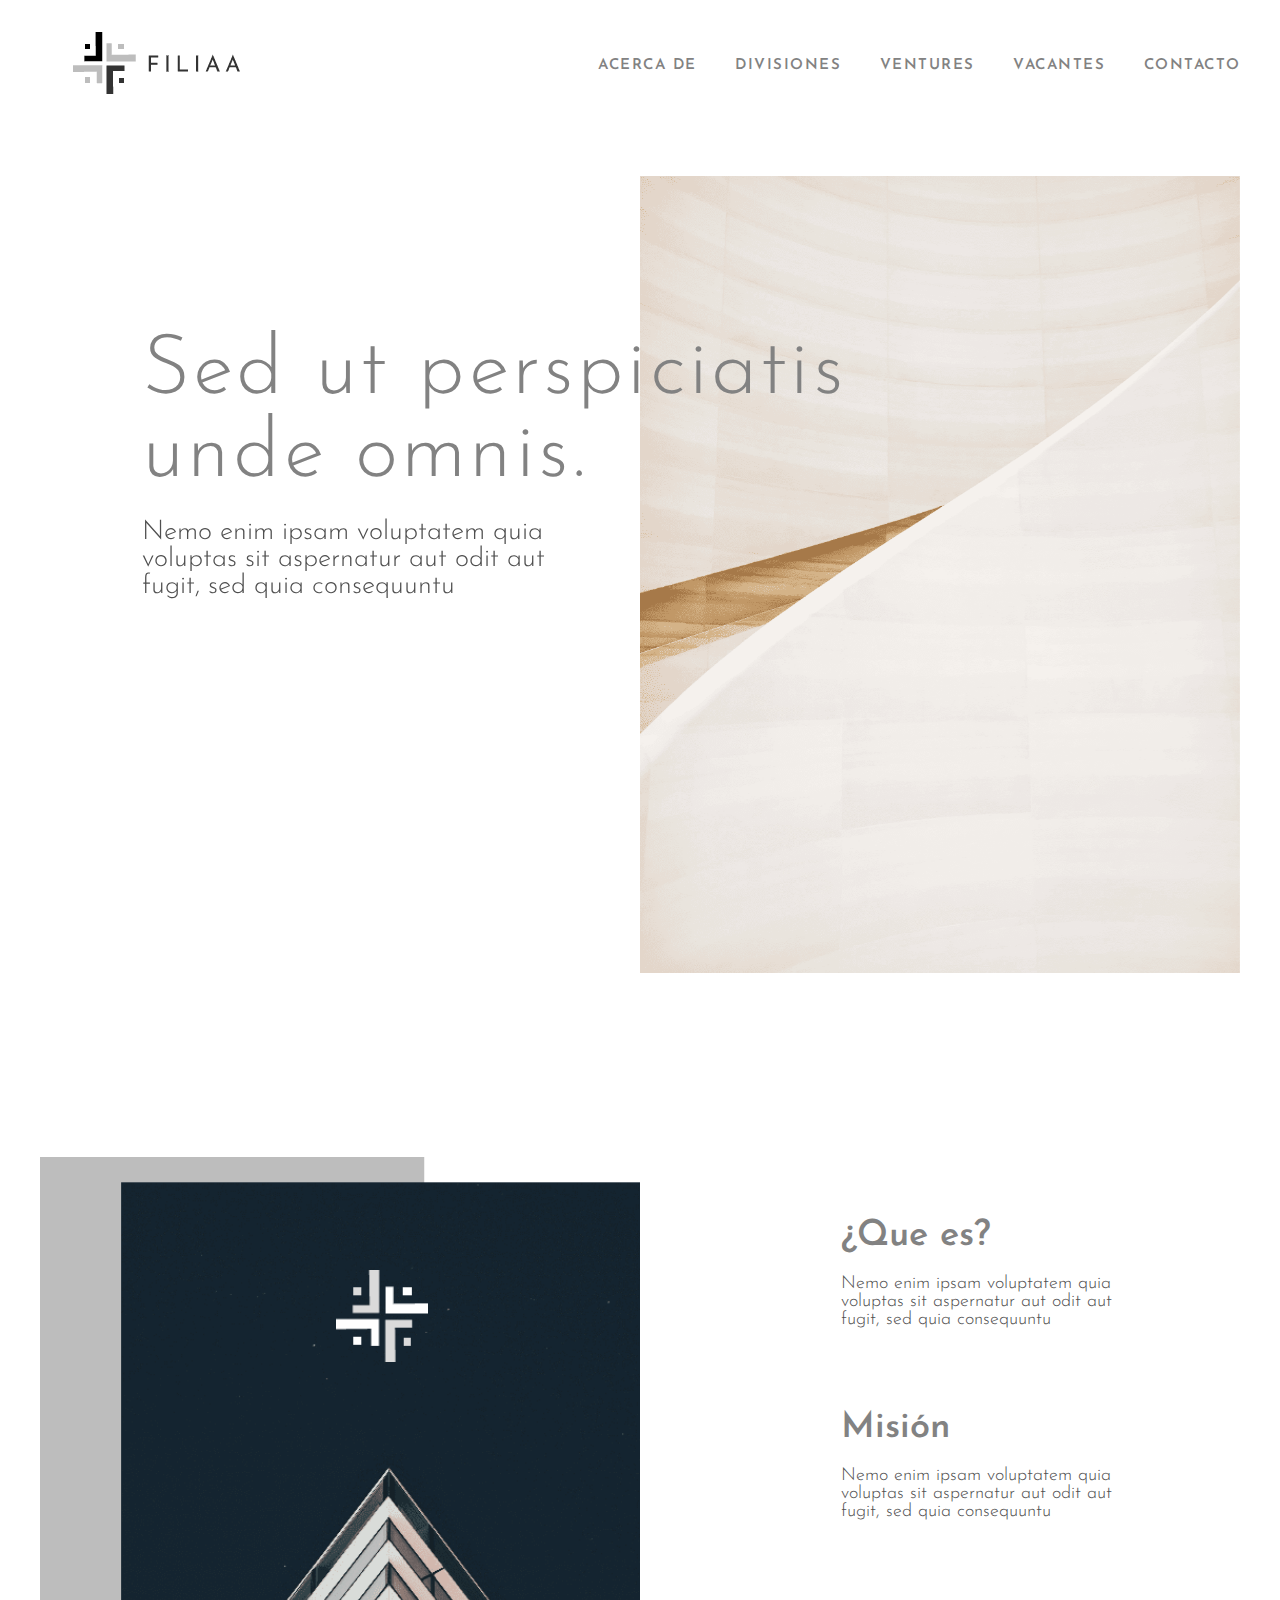
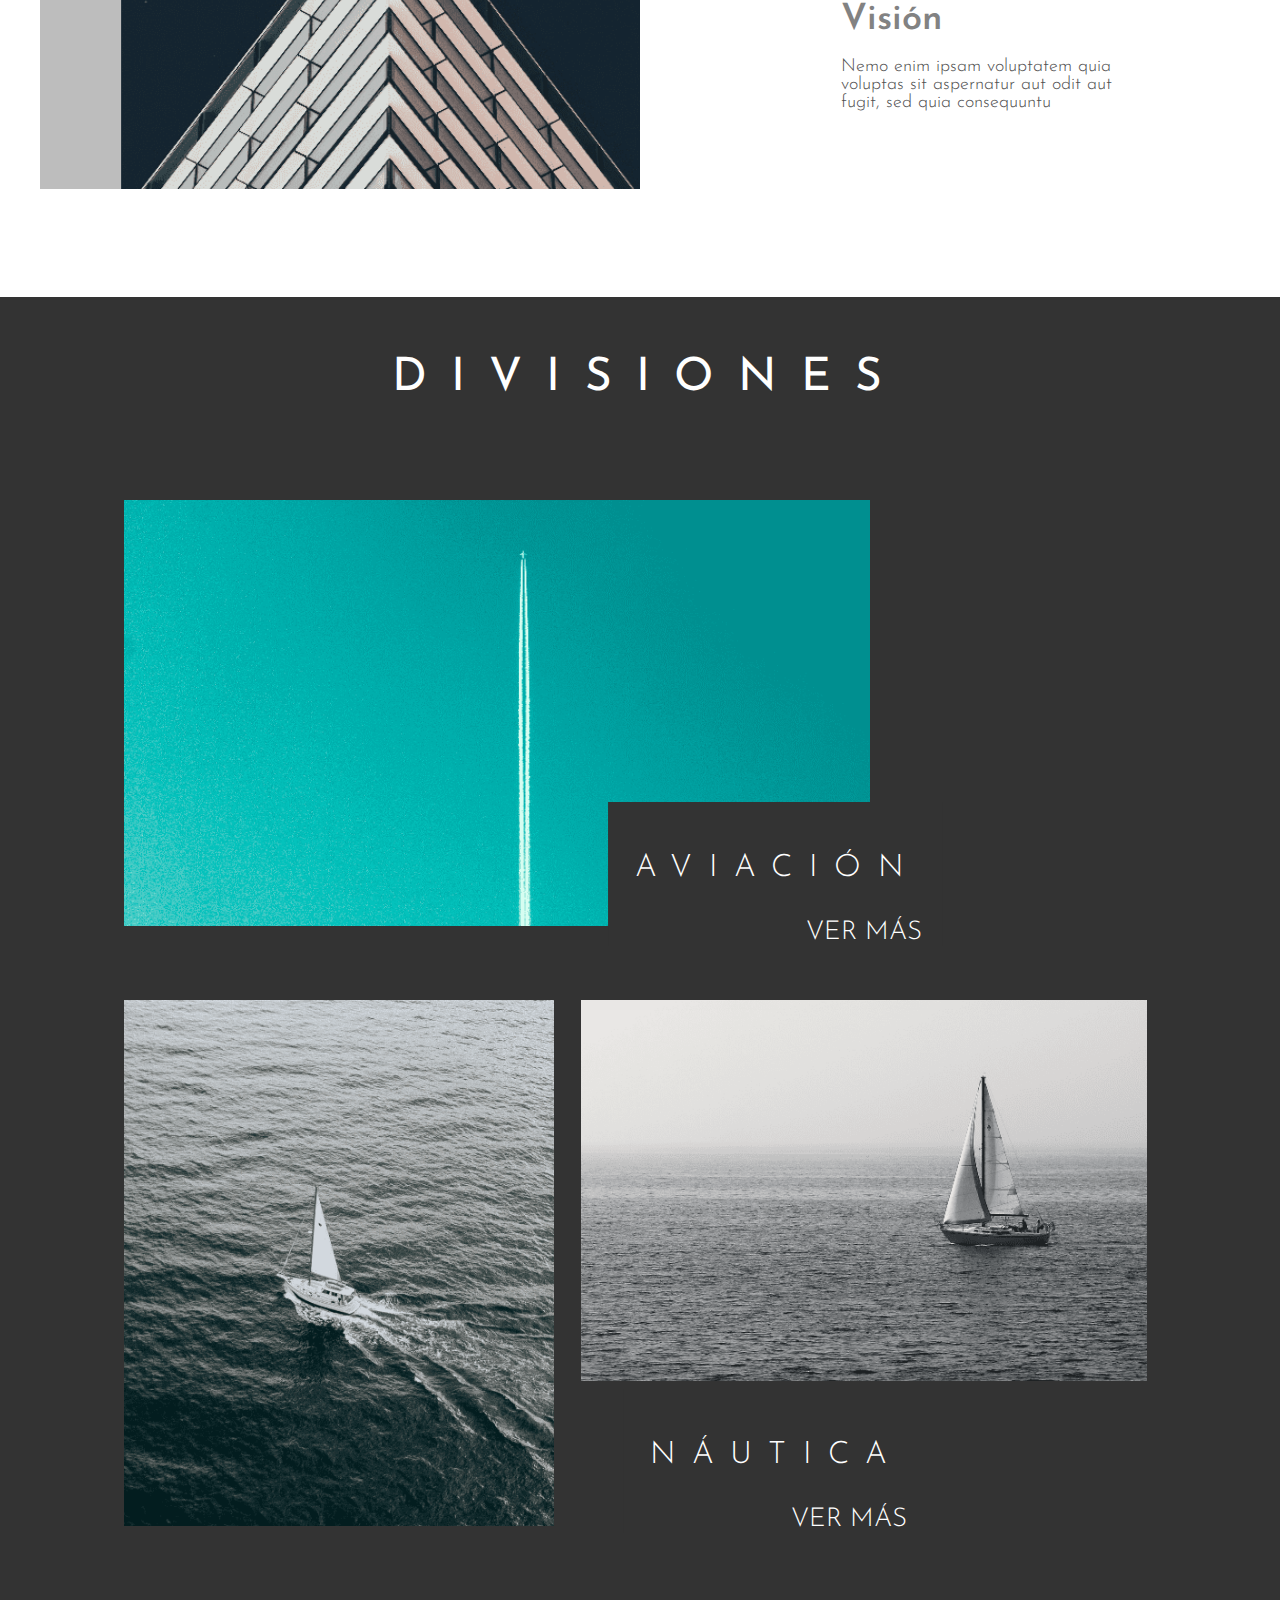
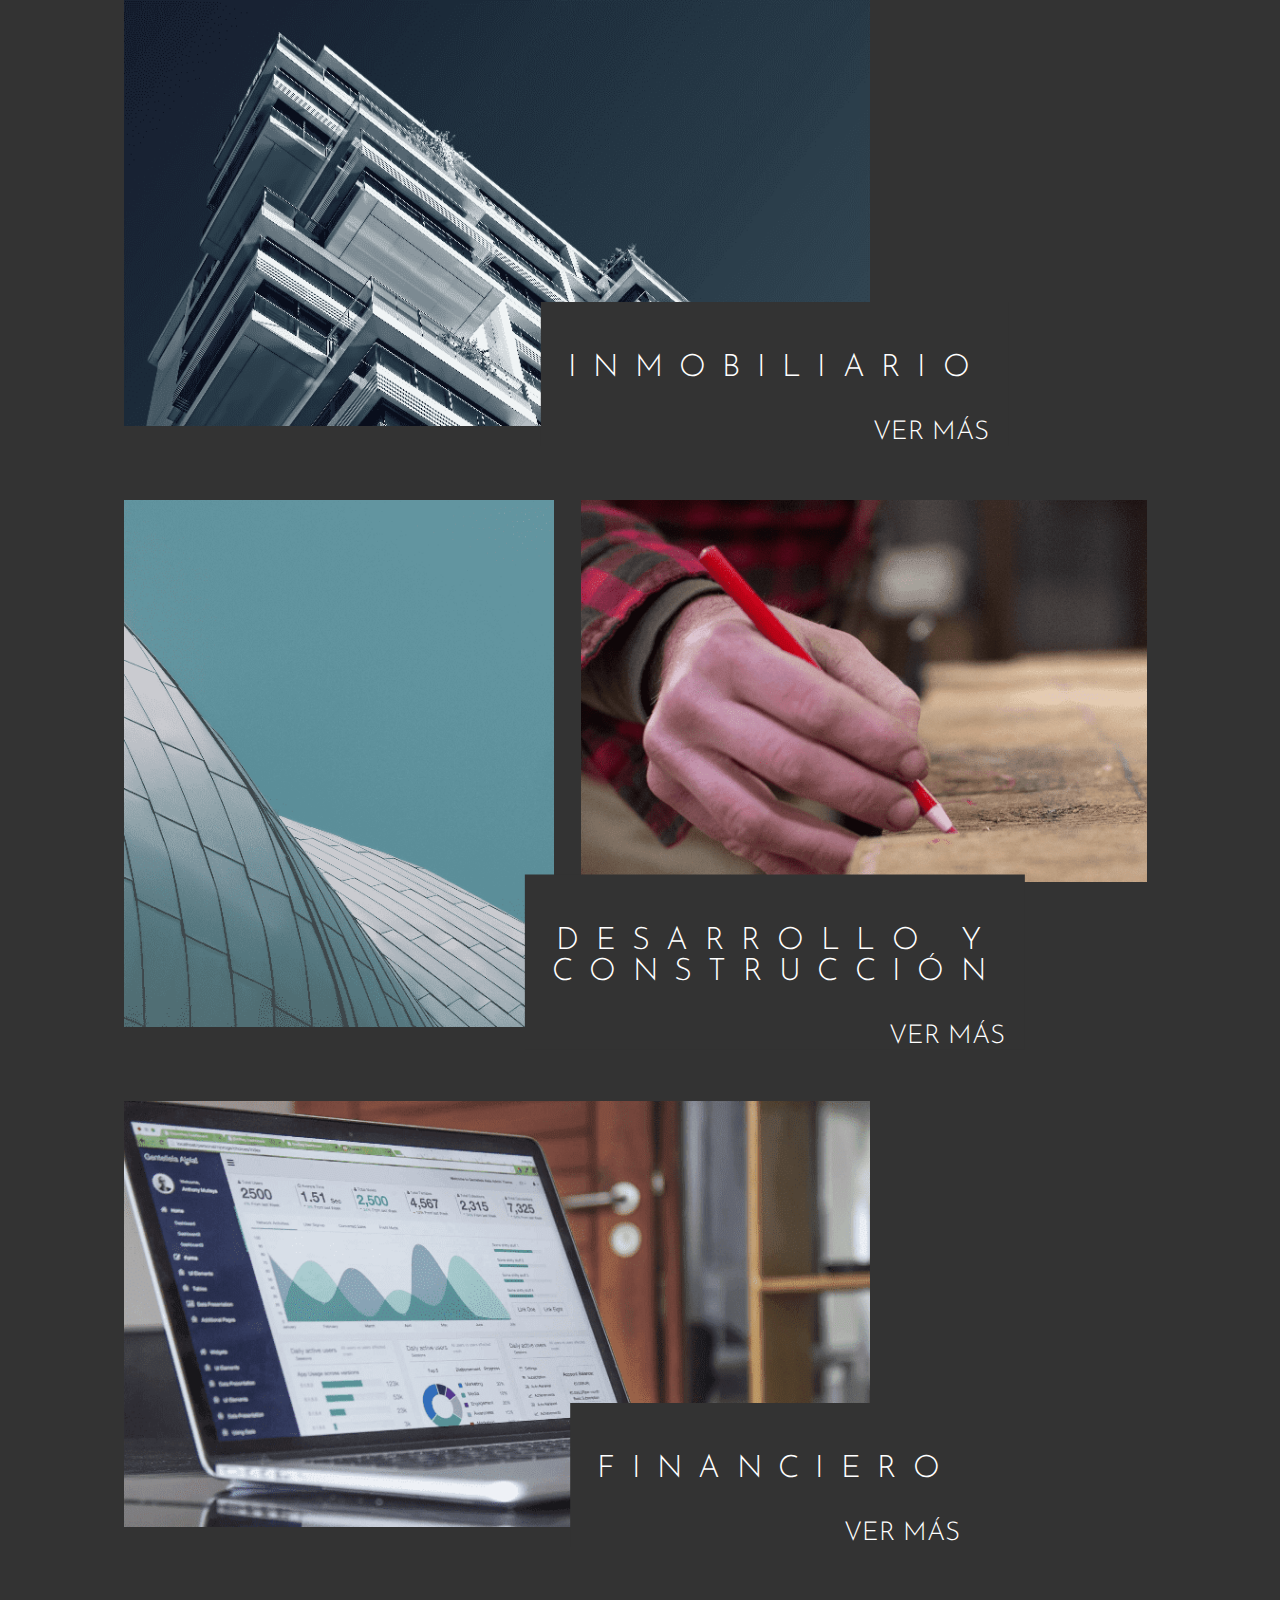
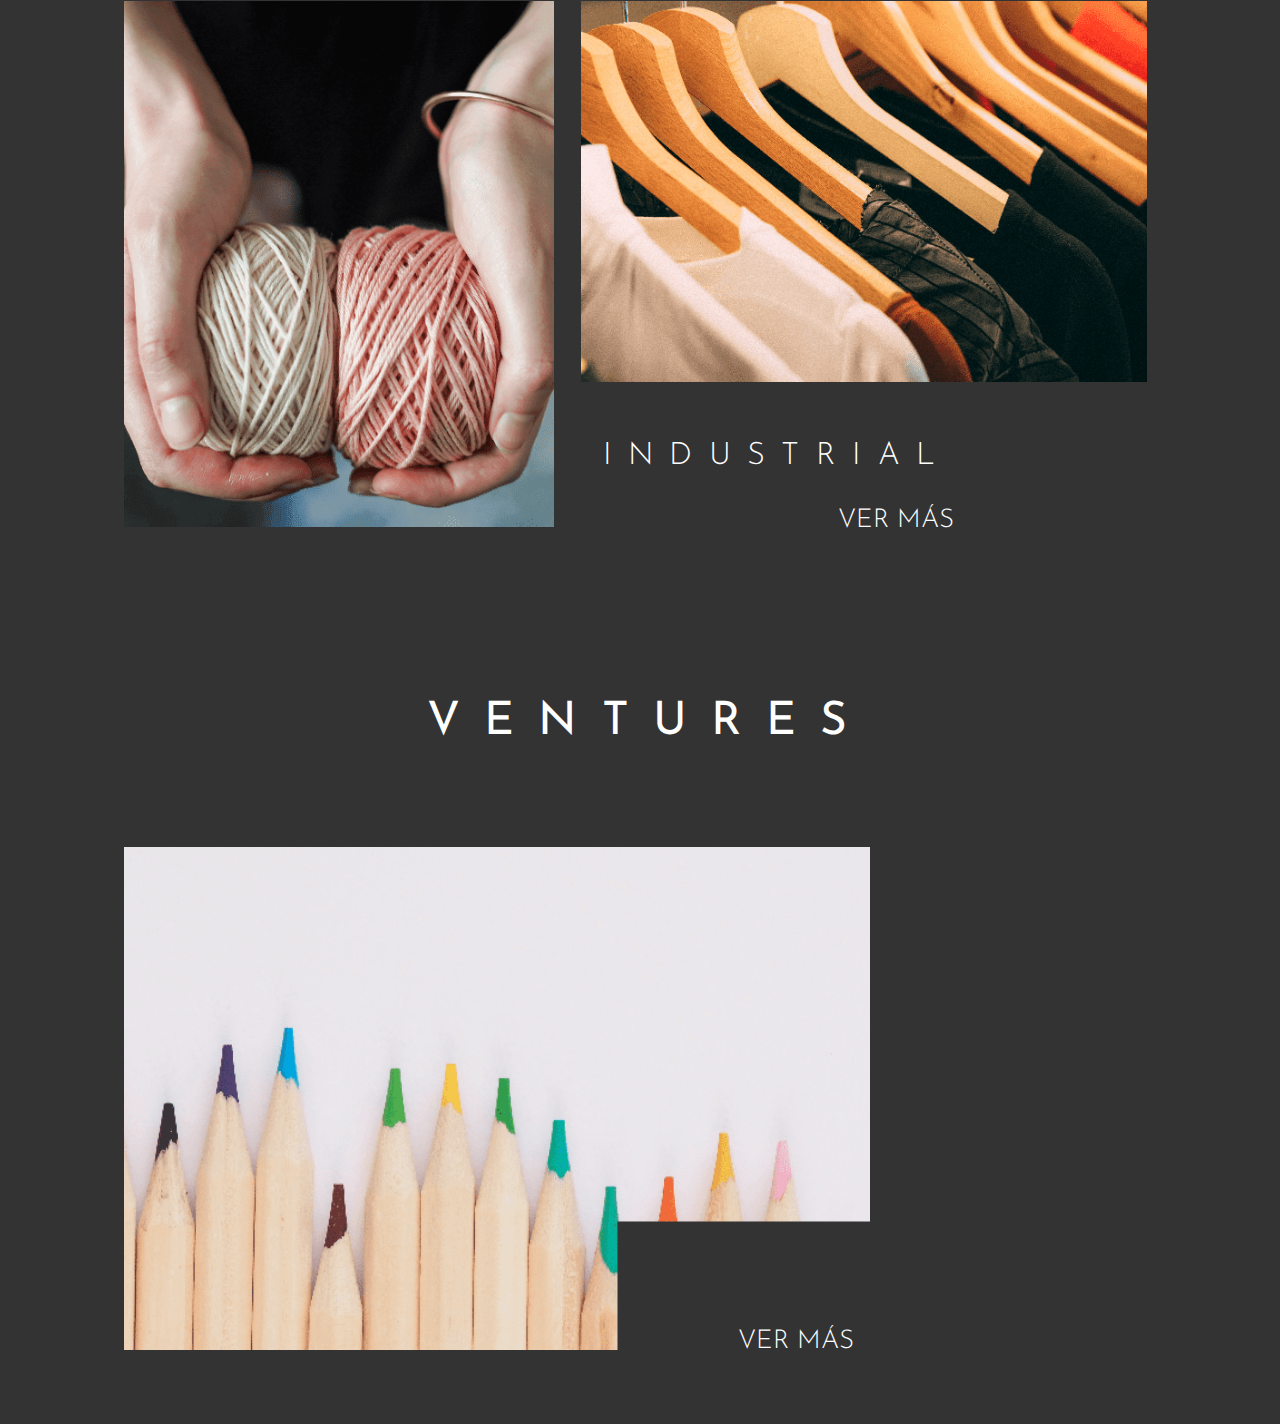
==== commit ebc33308: "copis" ====
--- a/index.html
+++ b/index.html
@@ -21,7 +21,7 @@
 				</a>
 				<nav>
 					<a href="index.html"> ACERCA DE </a>
-					<a href="#diviciones"> DIVICIONES </a>
+					<a href="#diviciones"> DIVISIONES </a>
 					<a href="#ventures"> VENTURES </a>
 					<a href="vacantes.html"> VACANTES </a>
 					<a href="contacto.html"> CONTACTO </a>
@@ -71,7 +71,7 @@
 		</section>
 		<section class="section-diviciones" id="diviciones">
 			<div class="container">
-				<h2>DIVICIONES</h2>
+				<h2>DIVISIONES</h2>
 				<div class="container-diviciones">
 					<figure>
 						<img src="assets/img/group_4.png">
@@ -144,16 +144,13 @@
 
 				<h2 class="title-ventures"> VENTURES </h2>
 
-				<div class="container-diviciones-two" id="ventures">
-					<figure>
-						<img src="assets/img/group_14.png">
-					</figure>
+				<div class="container-diviciones" id="ventures">
 					<figure>
 						<img src="assets/img/group_15.png">
 					</figure>
-					<div class="cont-vermas">
-						<h3>INDUSTRIAL</h3>
-						<a href="#">VER MÁS</a>
+					<div class="cont-vermas" style="width: 30%; height: 133px;">
+						<!-- <h3>EDUCACIÓN</h3> -->
+						<a href="#" style="right: 25%;">VER MÁS</a>
 					</div>
 				</div>
 			</div>
